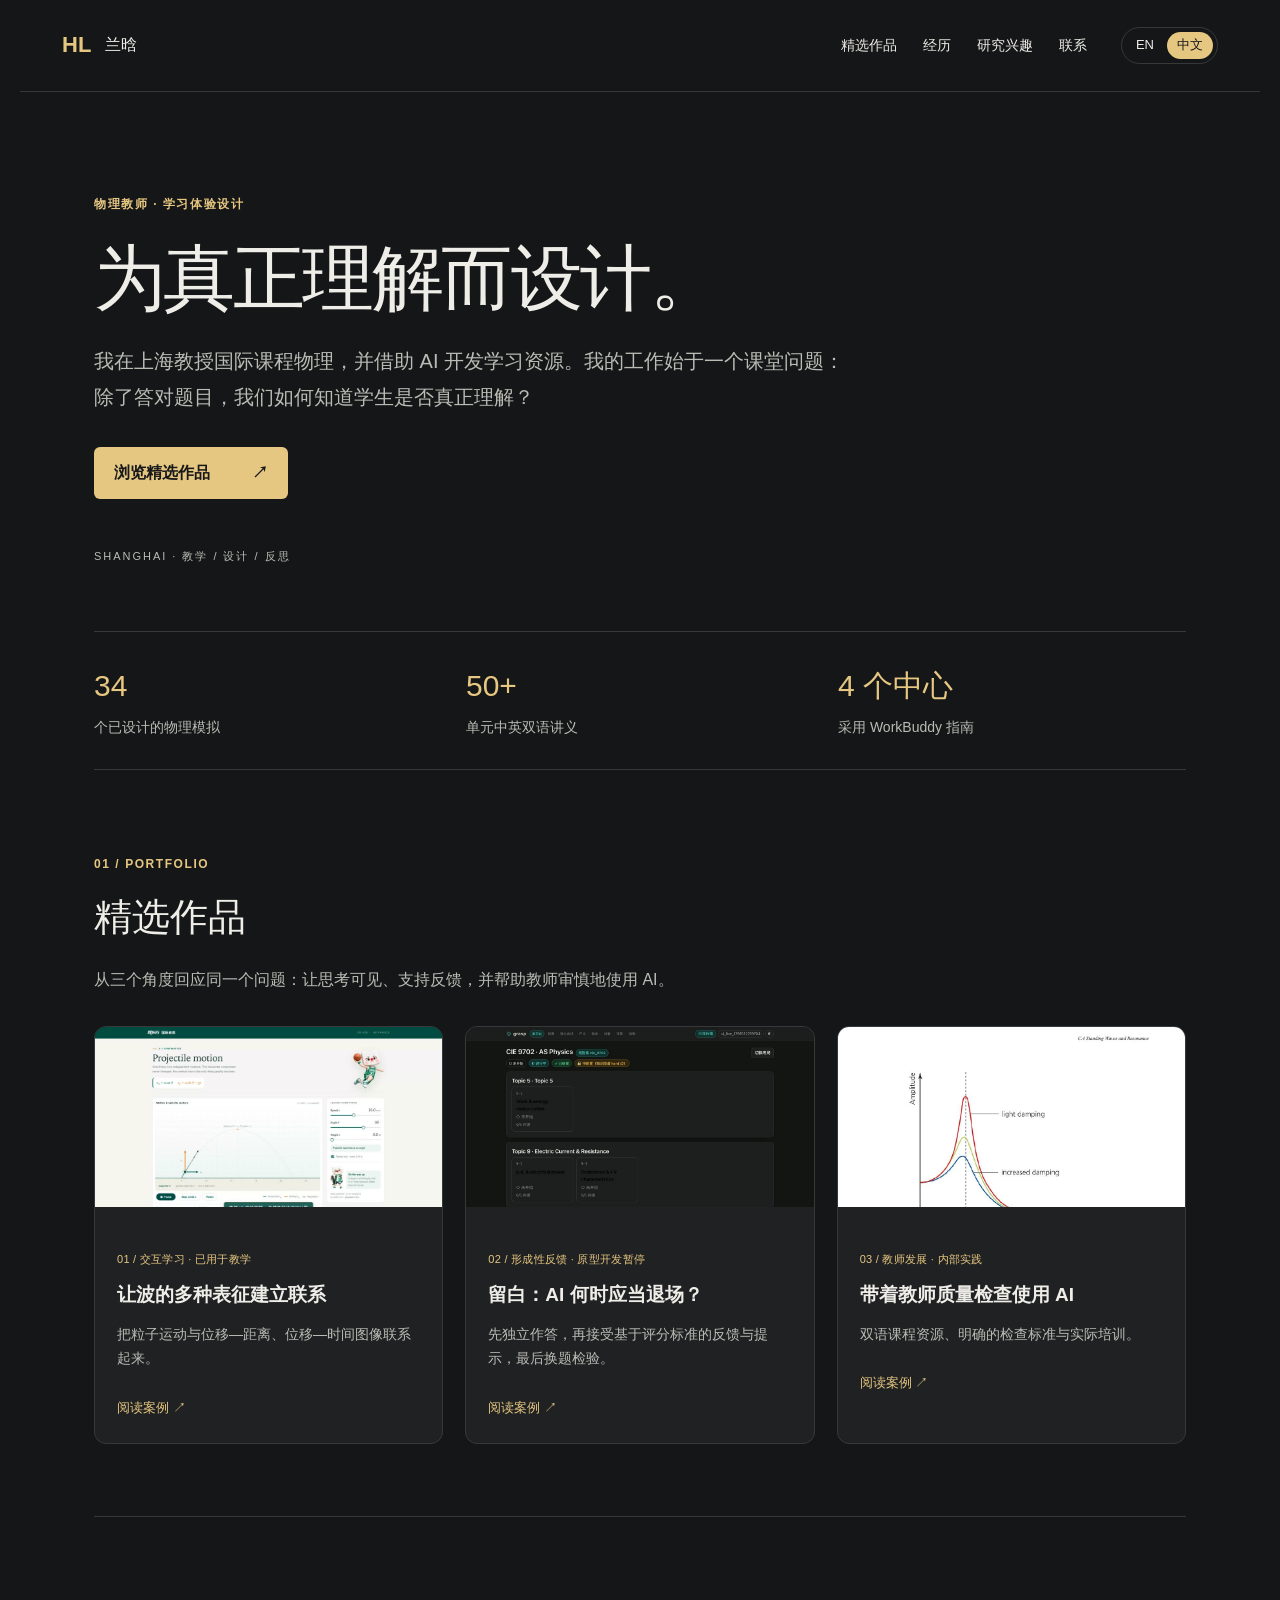
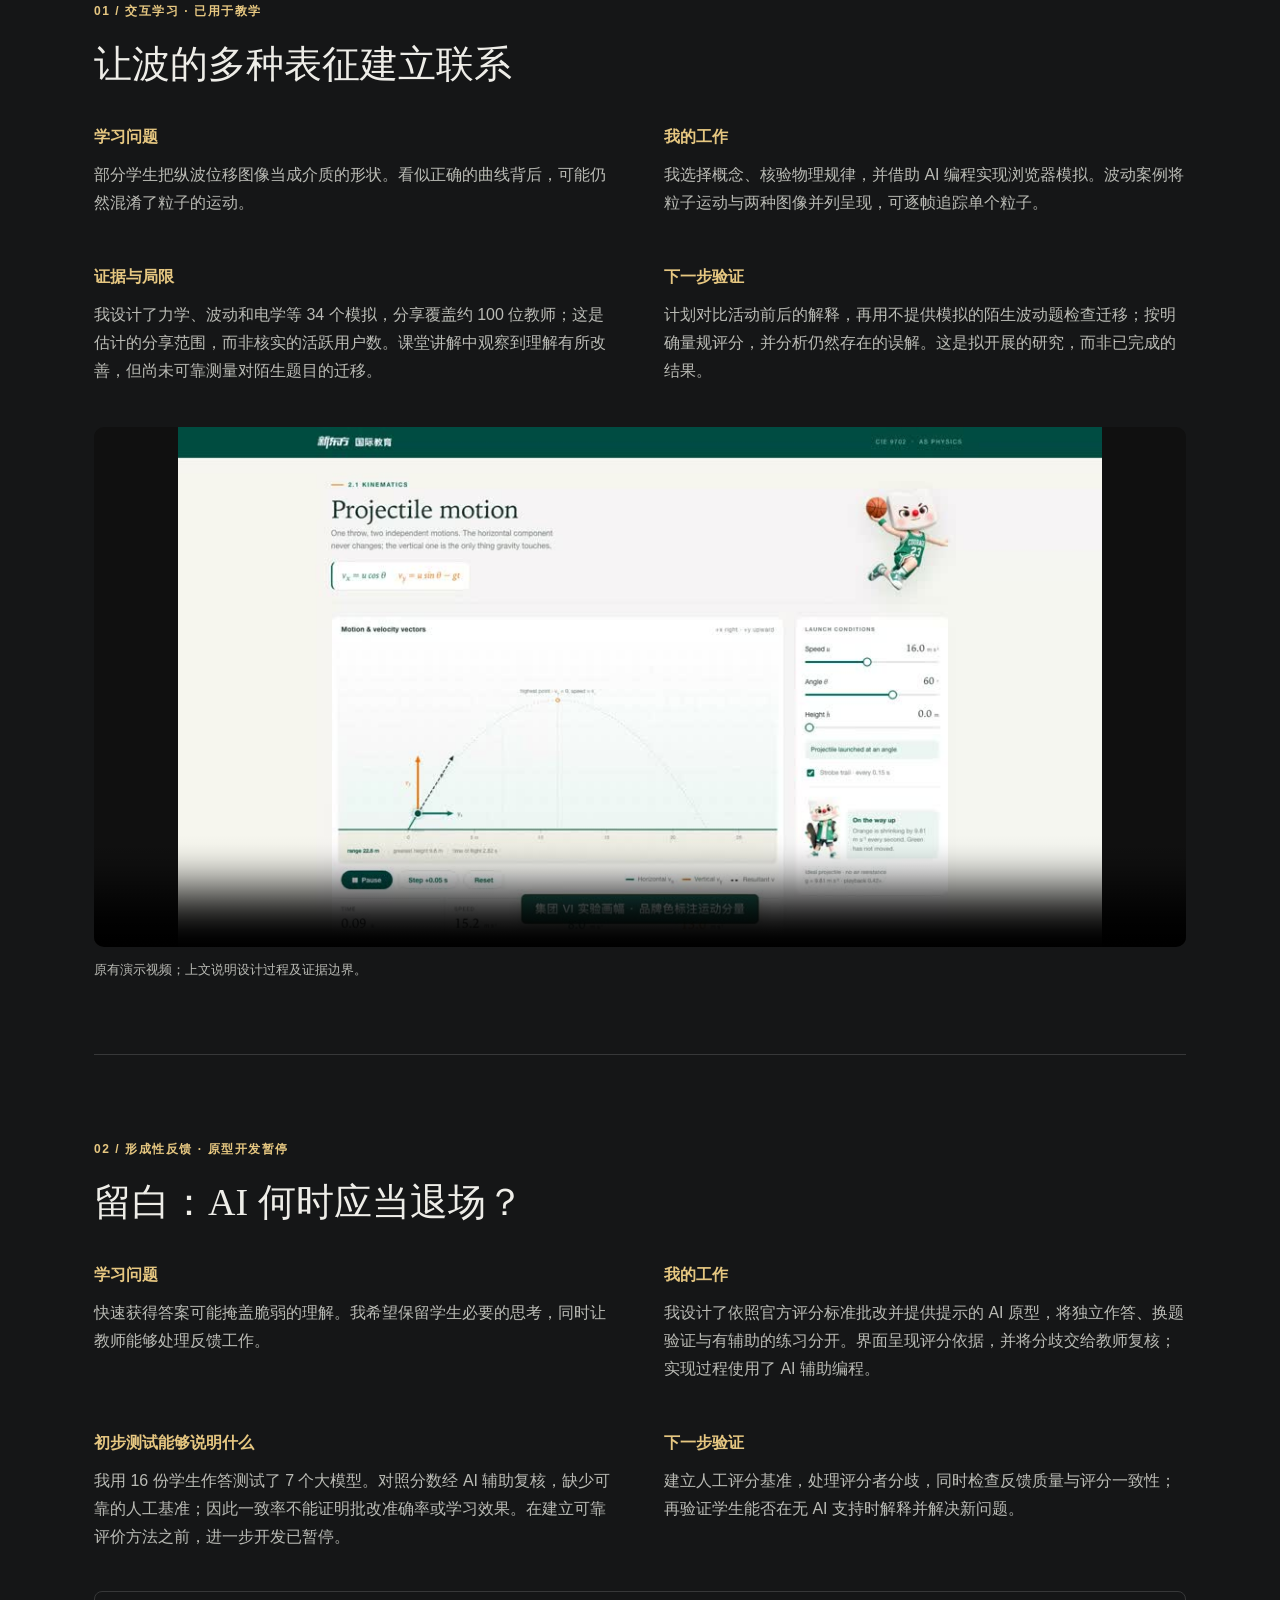
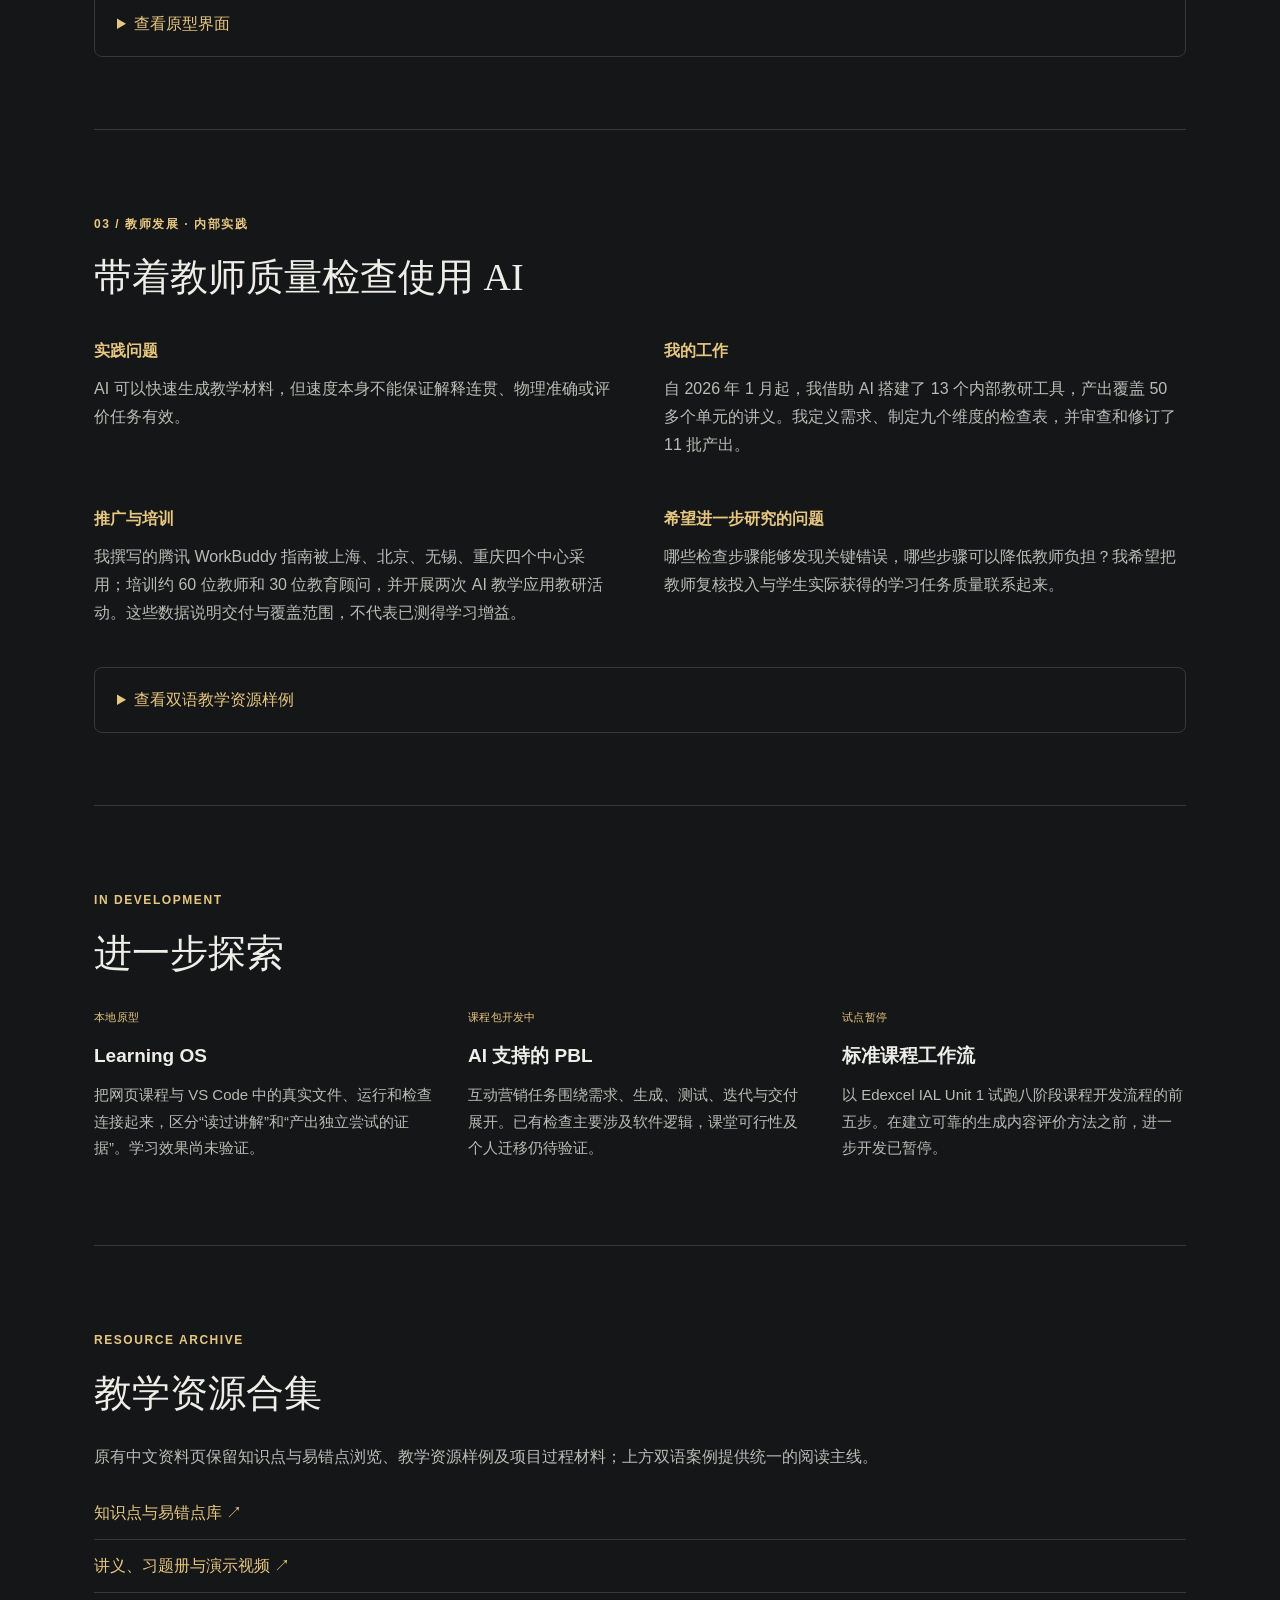
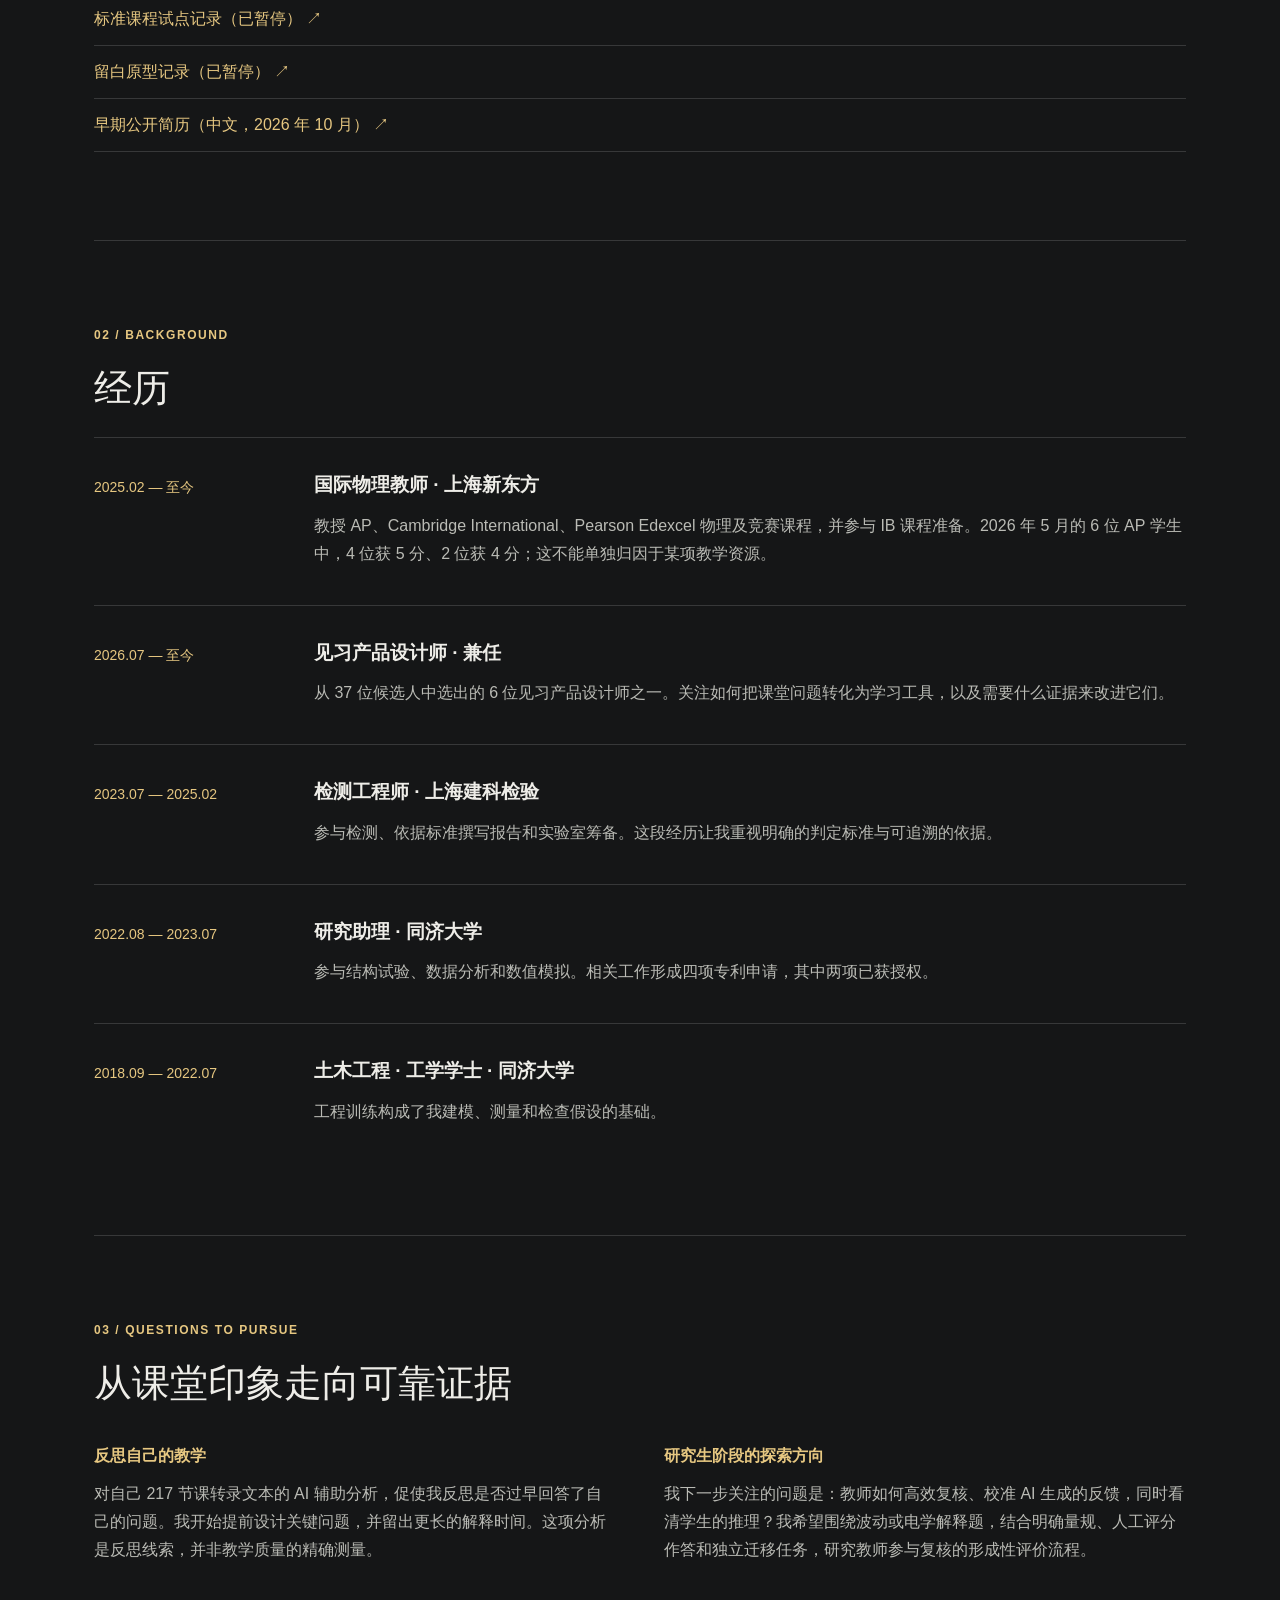
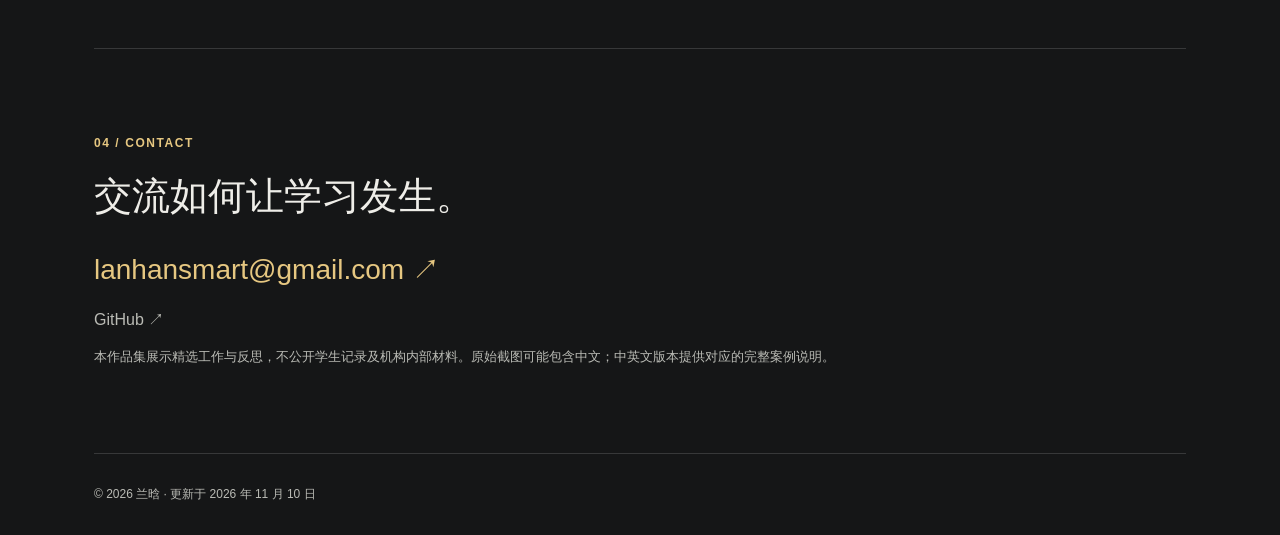
==== index.zh.html @ 8e9d9b98 "Make portfolio English-first and bilingual with evidence-led learning cases" ====
<!doctype html><html lang="zh-CN"><head><meta charset="utf-8"><meta name="viewport" content="width=device-width, initial-scale=1"><title>兰晗 | 物理教师 · 学习体验设计</title><meta name="description" content="我在上海教授国际课程物理，并借助 AI 开发学习资源。我的工作始于一个课堂问题：除了答对题目，我们如何知道学生是否真正理解？"><meta name="theme-color" content="#151617"><link rel="icon" href="favicon.svg"><link rel="stylesheet" href="portfolio.css"><link rel="alternate" hreflang="en" href="index.html"><link rel="alternate" hreflang="zh-CN" href="index.zh.html"></head><body><a class="skip" href="#main">跳至正文</a><header><a class="brand" href="index.zh.html">HL<span>兰晗</span></a><nav aria-label="主导航"><a href="#works">精选作品</a><a href="#resume">经历</a><a href="#inquiry">研究兴趣</a><a href="#contact">联系</a></nav><div class="languages" aria-label="Language"><a href="index.html" lang="en" >EN</a><a href="index.zh.html" lang="zh-CN" aria-current="page">中文</a></div></header><main id="main"><section class="hero" id="about"><p class="eyebrow">物理教师 · 学习体验设计</p><h1>为真正理解而设计。</h1><p class="lead">我在上海教授国际课程物理，并借助 AI 开发学习资源。我的工作始于一个课堂问题：除了答对题目，我们如何知道学生是否真正理解？</p><a class="button" href="#works">浏览精选作品 <span>↗</span></a><div class="hero-note">SHANGHAI · 教学 / 设计 / 反思</div></section><div class="metrics"><div><strong>34</strong><span>个已设计的物理模拟</span></div><div><strong>50+</strong><span>单元中英双语讲义</span></div><div><strong>4 个中心</strong><span>采用 WorkBuddy 指南</span></div></div><section id="works"><p class="eyebrow">01 / PORTFOLIO</p><h2>精选作品</h2><p>从三个角度回应同一个问题：让思考可见、支持反馈，并帮助教师审慎地使用 AI。</p><div class="cards"><a class="card" href="#simulations"><img src="simulations.jpg" alt="让波的多种表征建立联系" loading="lazy"><div><p class="tag">01 / 交互学习 · 已用于教学</p><h3>让波的多种表征建立联系</h3><p>把粒子运动与位移—距离、位移—时间图像联系起来。</p><span class="read">阅读案例 ↗</span></div></a><a class="card" href="#whitespace"><img src="assets/ws-desk.jpg" alt="留白：AI 何时应当退场？" loading="lazy"><div><p class="tag">02 / 形成性反馈 · 原型开发暂停</p><h3>留白：AI 何时应当退场？</h3><p>先独立作答，再接受基于评分标准的反馈与提示，最后换题检验。</p><span class="read">阅读案例 ↗</span></div></a><a class="card" href="#teacher-tools"><img src="assets/bilingual-en.jpg" alt="带着教师质量检查使用 AI" loading="lazy"><div><p class="tag">03 / 教师发展 · 内部实践</p><h3>带着教师质量检查使用 AI</h3><p>双语课程资源、明确的检查标准与实际培训。</p><span class="read">阅读案例 ↗</span></div></a></div></section><section class="case" id="simulations"><p class="eyebrow">01 / 交互学习 · 已用于教学</p><h2>让波的多种表征建立联系</h2><div class="case-grid"><div><h3>学习问题</h3><p>部分学生把纵波位移图像当成介质的形状。看似正确的曲线背后，可能仍然混淆了粒子的运动。</p></div><div><h3>我的工作</h3><p>我选择概念、核验物理规律，并借助 AI 编程实现浏览器模拟。波动案例将粒子运动与两种图像并列呈现，可逐帧追踪单个粒子。</p></div><div><h3>证据与局限</h3><p>我设计了力学、波动和电学等 34 个模拟，分享覆盖约 100 位教师；这是估计的分享范围，而非核实的活跃用户数。课堂讲解中观察到理解有所改善，但尚未可靠测量对陌生题目的迁移。</p></div><div><h3>下一步验证</h3><p>计划对比活动前后的解释，再用不提供模拟的陌生波动题检查迁移；按明确量规评分，并分析仍然存在的误解。这是拟开展的研究，而非已完成的结果。</p></div></div><figure><video controls preload="none" poster="simulations.jpg" aria-label="物理交互模拟演示视频"><source src="simulations.mp4" type="video/mp4"></video><figcaption>原有演示视频；上文说明设计过程及证据边界。</figcaption></figure></section><section class="case" id="whitespace"><p class="eyebrow">02 / 形成性反馈 · 原型开发暂停</p><h2>留白：AI 何时应当退场？</h2><div class="case-grid"><div><h3>学习问题</h3><p>快速获得答案可能掩盖脆弱的理解。我希望保留学生必要的思考，同时让教师能够处理反馈工作。</p></div><div><h3>我的工作</h3><p>我设计了依照官方评分标准批改并提供提示的 AI 原型，将独立作答、换题验证与有辅助的练习分开。界面呈现评分依据，并将分歧交给教师复核；实现过程使用了 AI 辅助编程。</p></div><div><h3>初步测试能够说明什么</h3><p>我用 16 份学生作答测试了 7 个大模型。对照分数经 AI 辅助复核，缺少可靠的人工基准；因此一致率不能证明批改准确率或学习效果。在建立可靠评价方法之前，进一步开发已暂停。</p></div><div><h3>下一步验证</h3><p>建立人工评分基准，处理评分者分歧，同时检查反馈质量与评分一致性；再验证学生能否在无 AI 支持时解释并解决新问题。</p></div></div><details><summary>查看原型界面</summary><img class="evidence" src="assets/ws-probe.jpg" alt="独立作答阶段锁定 AI 辅助的原型截图" loading="lazy"></details></section><section class="case" id="teacher-tools"><p class="eyebrow">03 / 教师发展 · 内部实践</p><h2>带着教师质量检查使用 AI</h2><div class="case-grid"><div><h3>实践问题</h3><p>AI 可以快速生成教学材料，但速度本身不能保证解释连贯、物理准确或评价任务有效。</p></div><div><h3>我的工作</h3><p>自 2026 年 1 月起，我借助 AI 搭建了 13 个内部教研工具，产出覆盖 50 多个单元的讲义。我定义需求、制定九个维度的检查表，并审查和修订了 11 批产出。</p></div><div><h3>推广与培训</h3><p>我撰写的腾讯 WorkBuddy 指南被上海、北京、无锡、重庆四个中心采用；培训约 60 位教师和 30 位教育顾问，并开展两次 AI 教学应用教研活动。这些数据说明交付与覆盖范围，不代表已测得学习增益。</p></div><div><h3>希望进一步研究的问题</h3><p>哪些检查步骤能够发现关键错误，哪些步骤可以降低教师负担？我希望把教师复核投入与学生实际获得的学习任务质量联系起来。</p></div></div><details><summary>查看双语教学资源样例</summary><div class="samples"><img src="assets/bilingual-en.jpg" alt="English teaching notes sample" loading="lazy"><img src="assets/bilingual-cn.jpg" alt="中文教学讲义样例" loading="lazy"></div></details></section><section><p class="eyebrow">IN DEVELOPMENT</p><h2>进一步探索</h2><div class="explorations"><div><span class="tag">本地原型</span><h3>Learning OS</h3><p>把网页课程与 VS Code 中的真实文件、运行和检查连接起来，区分“读过讲解”和“产出独立尝试的证据”。学习效果尚未验证。</p></div><div><span class="tag">课程包开发中</span><h3>AI 支持的 PBL</h3><p>互动营销任务围绕需求、生成、测试、迭代与交付展开。已有检查主要涉及软件逻辑，课堂可行性及个人迁移仍待验证。</p></div><div><span class="tag">试点暂停</span><h3>标准课程工作流</h3><p>以 Edexcel IAL Unit 1 试跑八阶段课程开发流程的前五步。在建立可靠的生成内容评价方法之前，进一步开发已暂停。</p></div></div></section><section id="resources"><p class="eyebrow">RESOURCE ARCHIVE</p><h2>教学资源合集</h2><p>原有中文资料页保留知识点与易错点浏览、教学资源样例及项目过程材料；上方双语案例提供统一的阅读主线。</p><ul class="resource-links"><li><a href="knowledge-map.html">知识点与易错点库 ↗</a></li><li><a href="materials.html">讲义、习题册与演示视频 ↗</a></li><li><a href="standard-course.html">标准课程试点记录（已暂停） ↗</a></li><li><a href="whitespace.html">留白原型记录（已暂停） ↗</a></li><li><a href="lanhan-resume.pdf">早期公开简历（中文，2026 年 10 月） ↗</a></li></ul></section><section id="resume"><p class="eyebrow">02 / BACKGROUND</p><h2>经历</h2><div class="timeline"><article><span class="date">2025.02 — 至今</span><div><h3>国际物理教师 · 上海新东方</h3><p>教授 AP、Cambridge International、Pearson Edexcel 物理及竞赛课程，并参与 IB 课程准备。2026 年 5 月的 6 位 AP 学生中，4 位获 5 分、2 位获 4 分；这不能单独归因于某项教学资源。</p></div></article><article><span class="date">2026.07 — 至今</span><div><h3>见习产品设计师 · 兼任</h3><p>从 37 位候选人中选出的 6 位见习产品设计师之一。关注如何把课堂问题转化为学习工具，以及需要什么证据来改进它们。</p></div></article><article><span class="date">2023.07 — 2025.02</span><div><h3>检测工程师 · 上海建科检验</h3><p>参与检测、依据标准撰写报告和实验室筹备。这段经历让我重视明确的判定标准与可追溯的依据。</p></div></article><article><span class="date">2022.08 — 2023.07</span><div><h3>研究助理 · 同济大学</h3><p>参与结构试验、数据分析和数值模拟。相关工作形成四项专利申请，其中两项已获授权。</p></div></article><article><span class="date">2018.09 — 2022.07</span><div><h3>土木工程 · 工学学士 · 同济大学</h3><p>工程训练构成了我建模、测量和检查假设的基础。</p></div></article></div></section><section id="inquiry"><p class="eyebrow">03 / QUESTIONS TO PURSUE</p><h2>从课堂印象走向可靠证据</h2><div class="case-grid"><div><h3>反思自己的教学</h3><p>对自己 217 节课转录文本的 AI 辅助分析，促使我反思是否过早回答了自己的问题。我开始提前设计关键问题，并留出更长的解释时间。这项分析是反思线索，并非教学质量的精确测量。</p></div><div><h3>研究生阶段的探索方向</h3><p>我下一步关注的问题是：教师如何高效复核、校准 AI 生成的反馈，同时看清学生的推理？我希望围绕波动或电学解释题，结合明确量规、人工评分作答和独立迁移任务，研究教师参与复核的形成性评价流程。</p></div></div></section><section id="contact"><p class="eyebrow">04 / CONTACT</p><h2>交流如何让学习发生。</h2><a class="email" href="mailto:lanhansmart@gmail.com">lanhansmart@gmail.com ↗</a><p><a href="https://github.com/Bright-han0516">GitHub ↗</a></p><p class="muted">本作品集展示精选工作与反思，不公开学生记录及机构内部材料。原始截图可能包含中文；中英文版本提供对应的完整案例说明。</p></section></main><footer>© 2026 兰晗 · 更新于 2026 年 11 月 10 日</footer><script>document.querySelectorAll(".languages a").forEach(a=>a.addEventListener("click",()=>{a.hash=location.hash;}));</script></body></html>
---- portfolio.css ----
:root{color-scheme:dark;--bg:#151617;--panel:#202123;--text:#eeede8;--muted:#babbb5;--gold:#e6c781;--line:#373839}*{box-sizing:border-box}html{scroll-behavior:smooth;scroll-padding-top:110px}body{margin:0;background:var(--bg);color:var(--text);font:16px/1.75 -apple-system,BlinkMacSystemFont,'Segoe UI','PingFang SC',sans-serif}a{color:inherit;text-decoration:none}a:hover{color:var(--gold)}a:focus-visible,summary:focus-visible{outline:2px solid var(--gold);outline-offset:5px}header{max-width:1240px;margin:auto;padding:26px 42px;display:flex;align-items:center;gap:34px;border-bottom:1px solid var(--line)}.brand{display:flex;gap:14px;align-items:center;color:var(--gold);font-weight:700;font-size:22px;white-space:nowrap}.brand span{color:var(--text);font-size:16px;font-weight:500}nav{display:flex;gap:26px;margin-left:auto;font-size:14px}.languages{display:flex;border:1px solid var(--line);border-radius:24px;padding:4px;gap:3px;font-size:13px;white-space:nowrap}.languages a{padding:2px 10px;border-radius:20px}.languages [aria-current]{background:var(--gold);color:#171819}main{max-width:1156px;margin:auto;padding:0 32px}section{padding:72px 0;border-bottom:1px solid var(--line);scroll-margin-top:20px}.hero{padding:90px 0 65px;max-width:920px;border:0}.eyebrow{color:var(--gold);font-size:12px;letter-spacing:.13em;text-transform:uppercase;font-weight:600}.hero h1{font:500 clamp(42px,5.6vw,72px)/1.12 Georgia,'Songti SC',serif;letter-spacing:-.035em;margin:24px 0}.lead{font-size:20px;max-width:760px;color:var(--muted);line-height:1.8}.button{display:inline-flex;background:var(--gold);color:#171819;border-radius:6px;padding:12px 20px;margin-top:20px;gap:42px;font-weight:600}.button:hover{background:#f4dca7;color:#171819}.hero-note{font-size:11px;letter-spacing:.18em;color:var(--muted);margin-top:48px}.metrics{display:grid;grid-template-columns:repeat(3,1fr);padding:28px 0;border-top:1px solid var(--line);border-bottom:1px solid var(--line);gap:24px}.metrics strong{display:block;font-size:30px;color:var(--gold);font-weight:500}.metrics span{color:var(--muted);font-size:14px}h2{font:500 clamp(27px,3vw,38px)/1.3 Georgia,'Songti SC',serif;margin:18px 0 24px}h3{font-size:19px;line-height:1.5;margin:12px 0}p{color:var(--muted);margin:12px 0}.cards{display:grid;grid-template-columns:repeat(3,1fr);gap:22px;margin-top:32px}.card{background:var(--panel);border:1px solid var(--line);border-radius:12px;overflow:hidden;transition:transform .2s}.card:hover{transform:translateY(-4px);border-color:var(--gold)}.card>img{width:100%;height:180px;object-fit:cover;object-position:top}.card>div{padding:22px}.card p{font-size:14px}.tag{font-size:11px!important;color:var(--gold);letter-spacing:.025em}.read{display:inline-block;font-size:13px;color:var(--gold);margin-top:14px}.case-grid{display:grid;grid-template-columns:1fr 1fr;gap:24px 48px}.case-grid h3{color:var(--gold);font-size:16px}.case-grid p{font-size:16px}figure{margin:30px 0 0}video{display:block;width:100%;max-height:520px;background:#101010;border-radius:10px}figcaption{font-size:13px;color:var(--muted);margin-top:12px}details{margin-top:28px;border:1px solid var(--line);padding:18px 22px;border-radius:8px}summary{cursor:pointer;color:var(--gold)}.evidence{display:block;width:100%;max-width:640px;margin:24px auto}.samples{display:grid;grid-template-columns:1fr 1fr;gap:20px;margin-top:20px}.samples img{width:100%}.explorations{display:grid;grid-template-columns:repeat(3,1fr);gap:30px}.explorations p{font-size:15px}.timeline article{display:grid;grid-template-columns:190px 1fr;gap:30px;padding:25px 0;border-top:1px solid var(--line)}.date{color:var(--gold);font-size:14px;padding-top:12px}.timeline h3{margin:8px 0}.email{font-size:clamp(17px,3vw,28px);color:var(--gold);overflow-wrap:anywhere}.muted{font-size:13px;max-width:750px}footer{max-width:1156px;margin:auto;padding:30px 32px;color:var(--muted);font-size:12px}.skip{position:absolute;left:16px;top:-100px;background:var(--gold);color:#111;padding:10px;z-index:10}.skip:focus{top:8px}@media(max-width:800px){header{padding:20px 24px;flex-wrap:wrap;gap:18px}nav{order:3;width:100%;margin:0;justify-content:space-between;gap:10px}.languages{margin-left:auto}main{padding:0 24px}.hero{padding-top:55px}.cards,.explorations{grid-template-columns:1fr}.card{display:grid;grid-template-columns:35% 1fr}.card>img{height:100%;min-height:200px}.case-grid{gap:20px;grid-template-columns:1fr}.timeline article{grid-template-columns:1fr;gap:0}section{padding:48px 0}.hero-note{letter-spacing:.08em}.metrics strong{font-size:25px}.metrics span{font-size:12px}}@media(max-width:430px){.brand span{font-size:14px}.card{display:block}.card>img{height:180px;min-height:0}.samples{grid-template-columns:1fr}.lead{font-size:18px}nav{font-size:13px}.metrics{gap:12px}.metrics strong{font-size:22px}}@media(prefers-reduced-motion:reduce){html{scroll-behavior:auto}.card{transition:none}}
.resource-links{list-style:none;padding:0}.resource-links li{padding:12px 0;border-bottom:1px solid var(--line)}.resource-links a{color:var(--gold)}
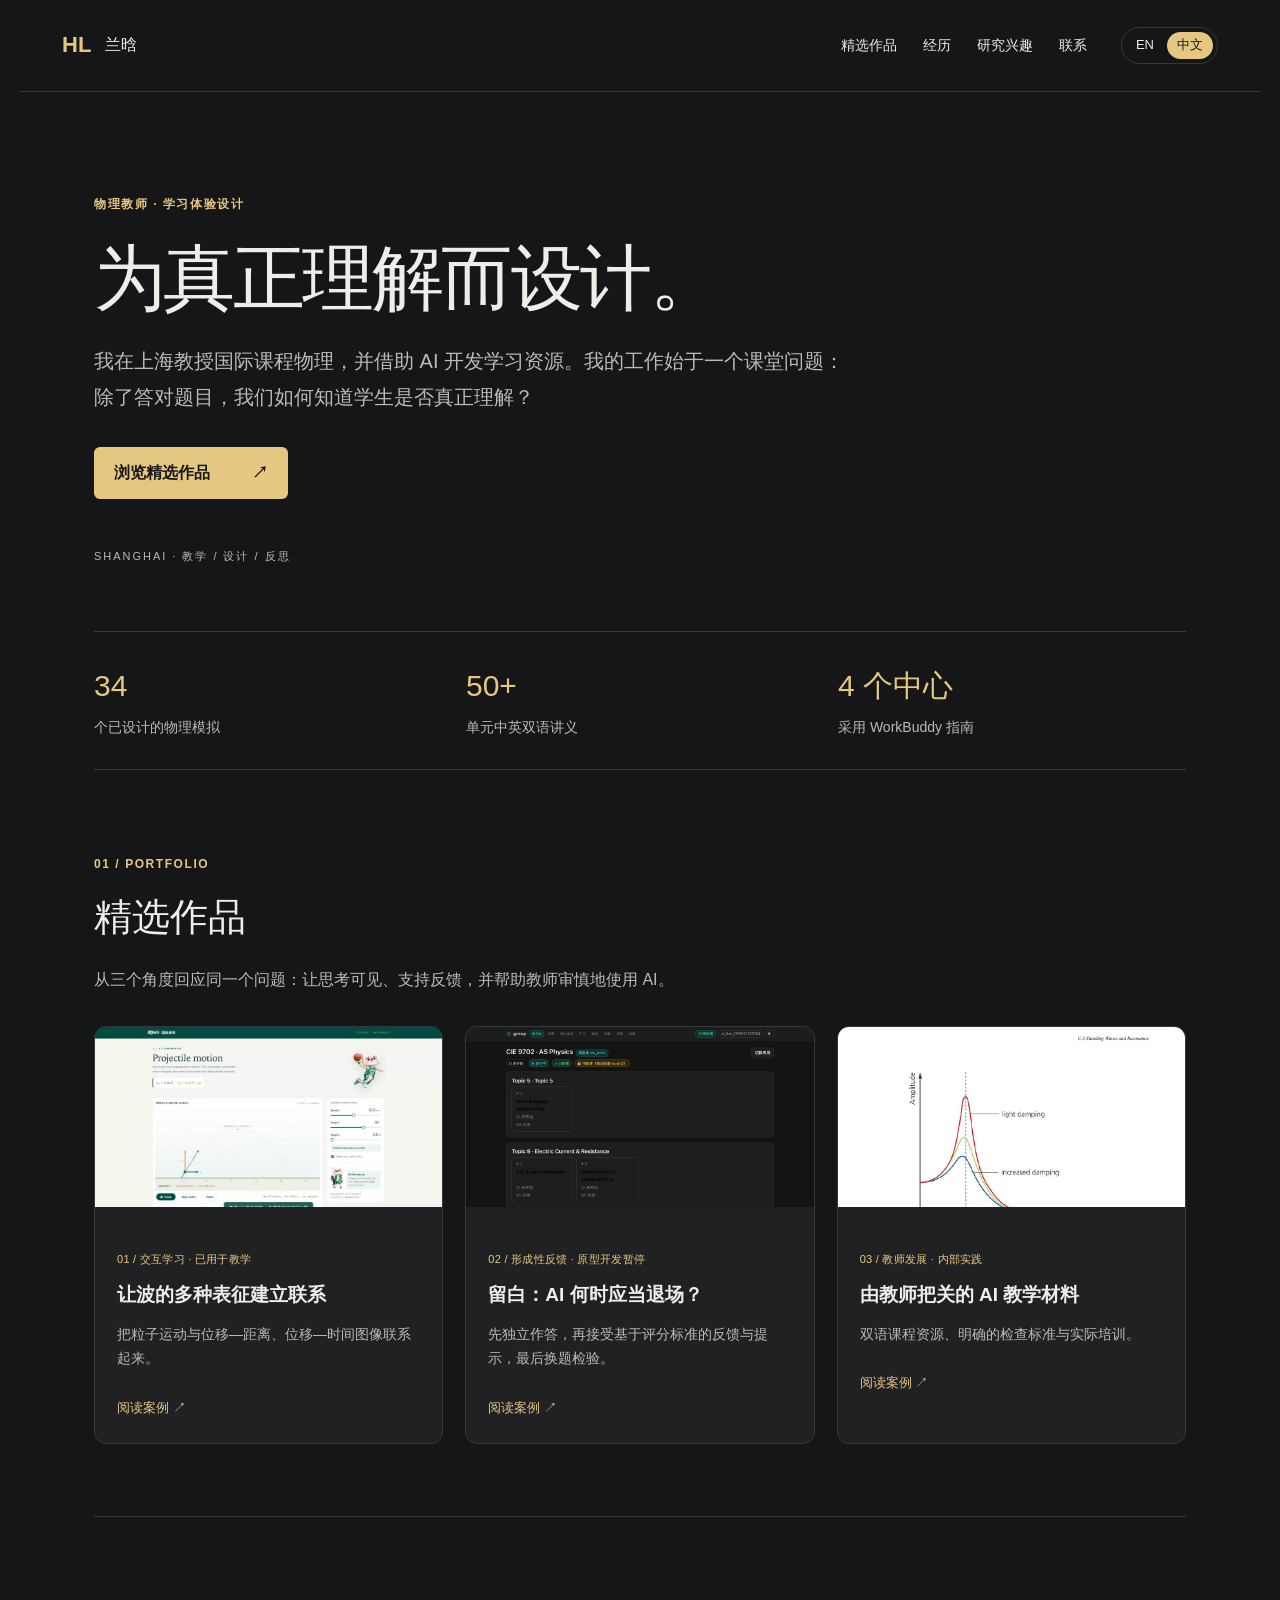
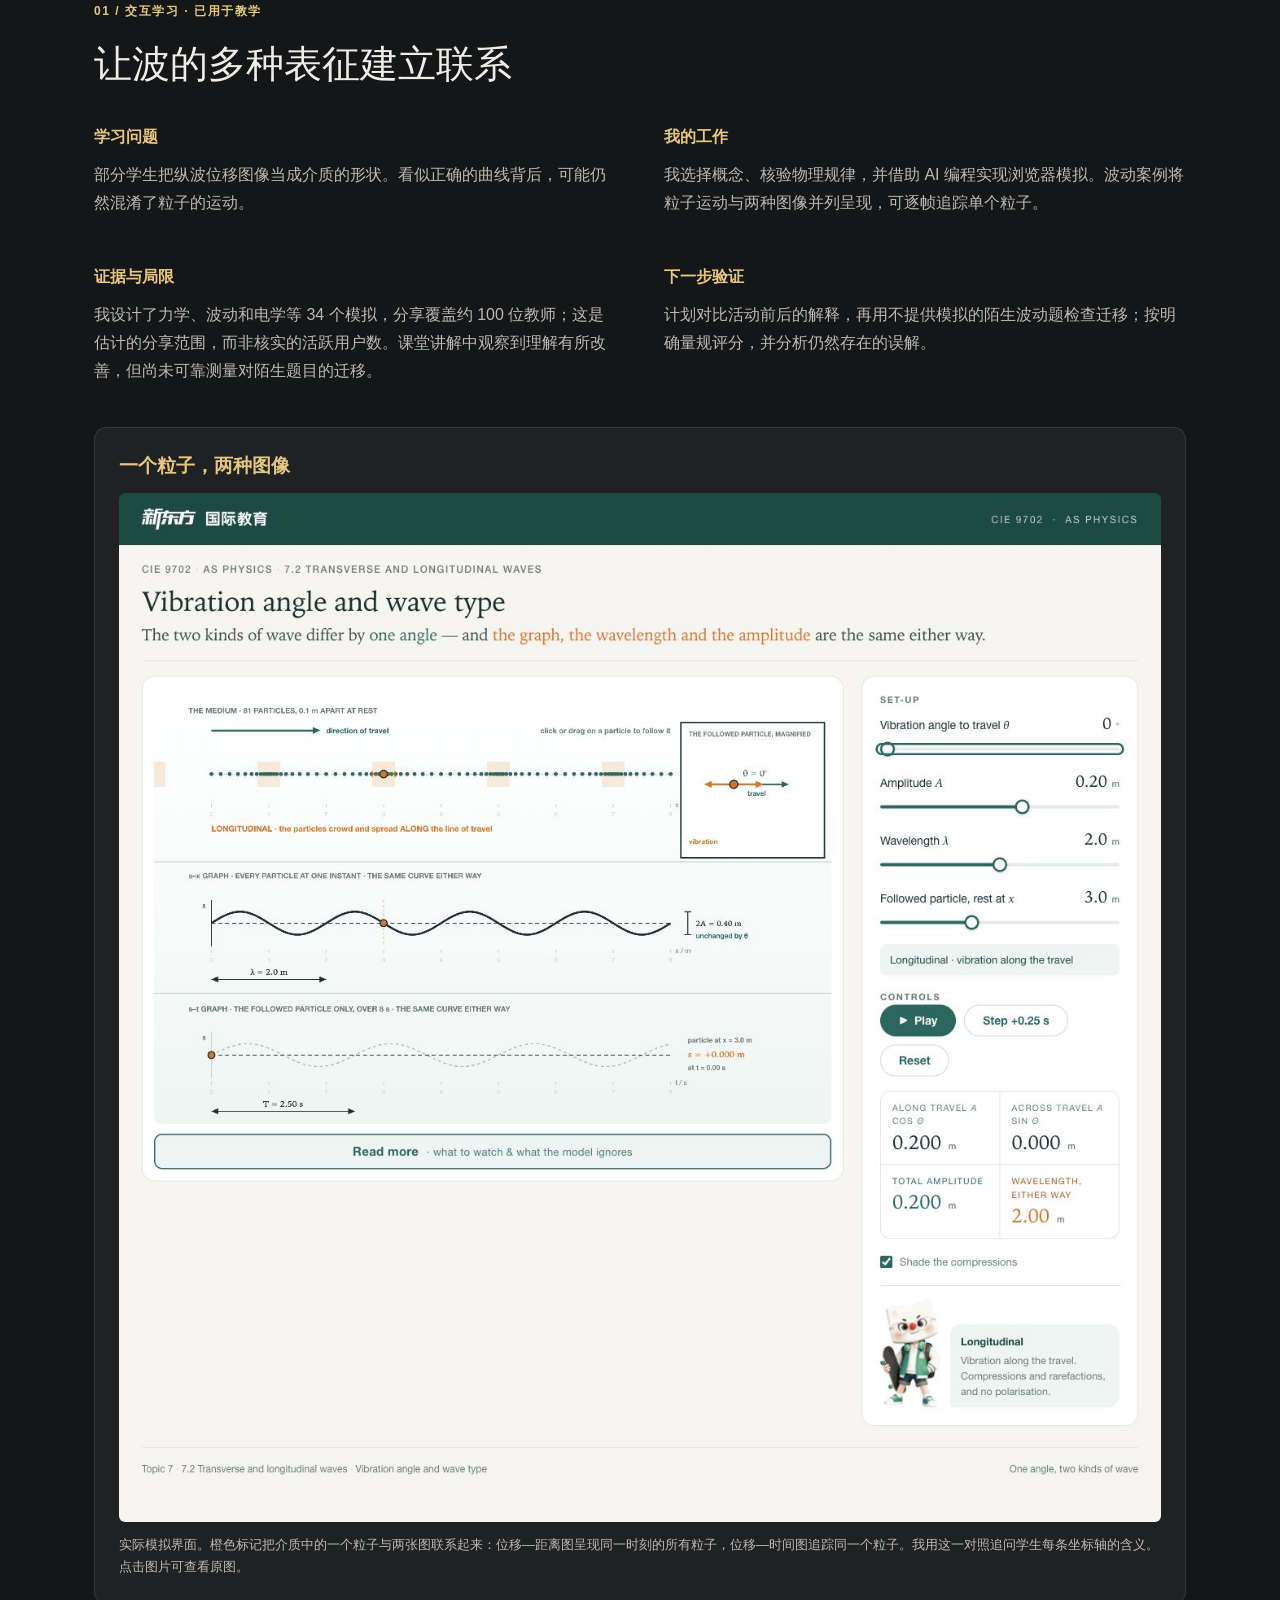
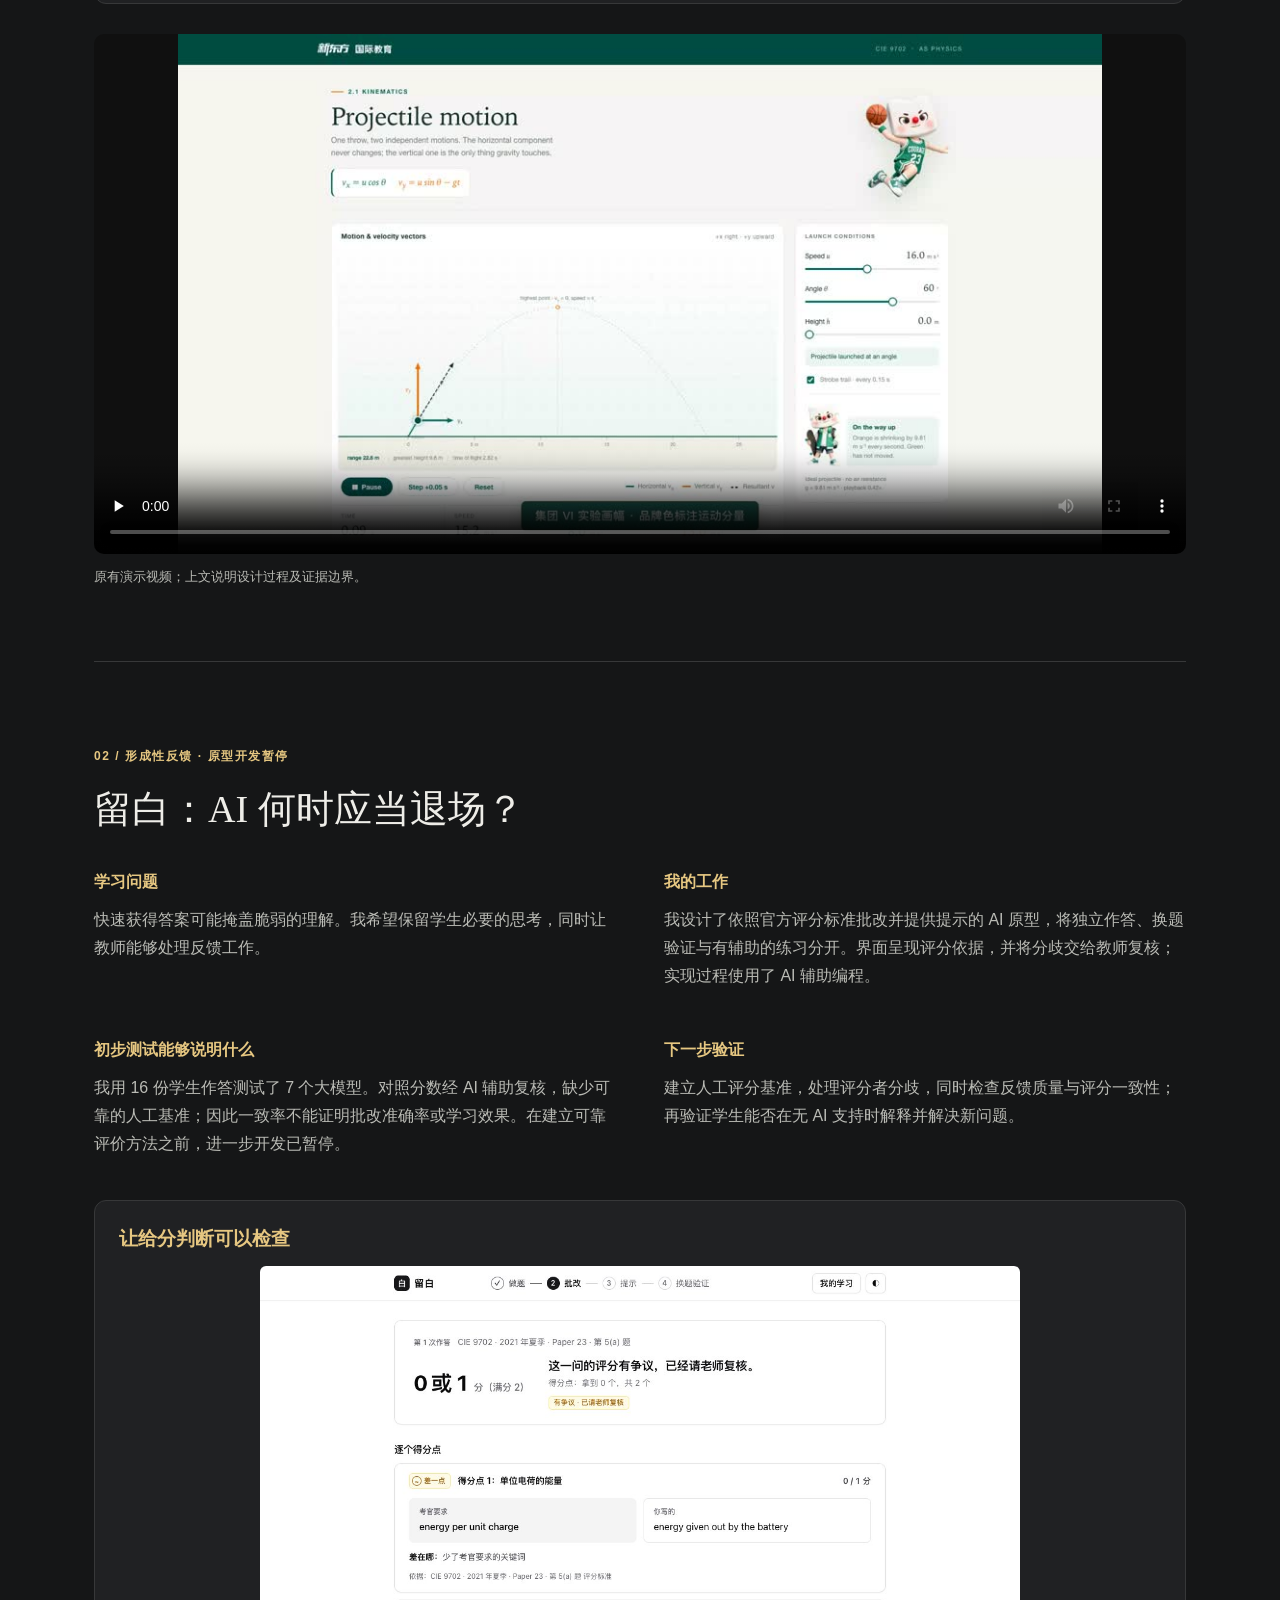
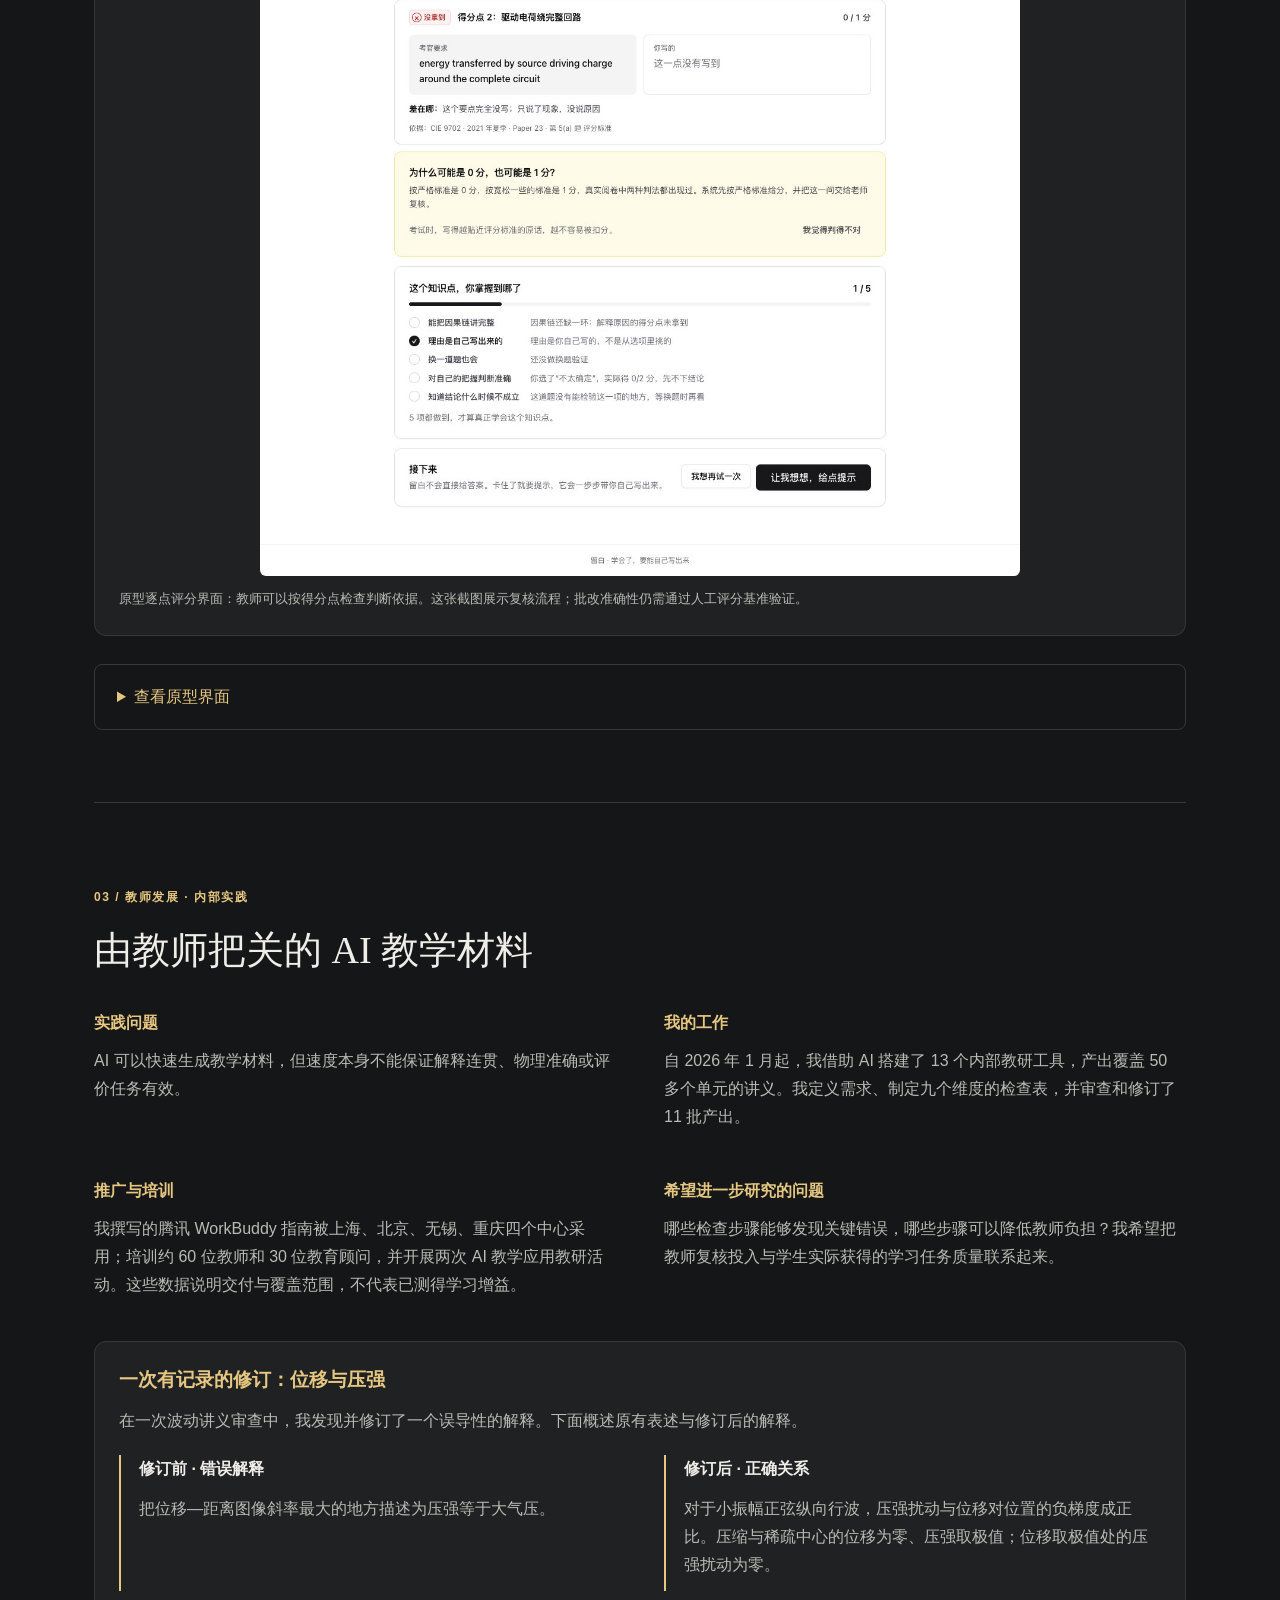
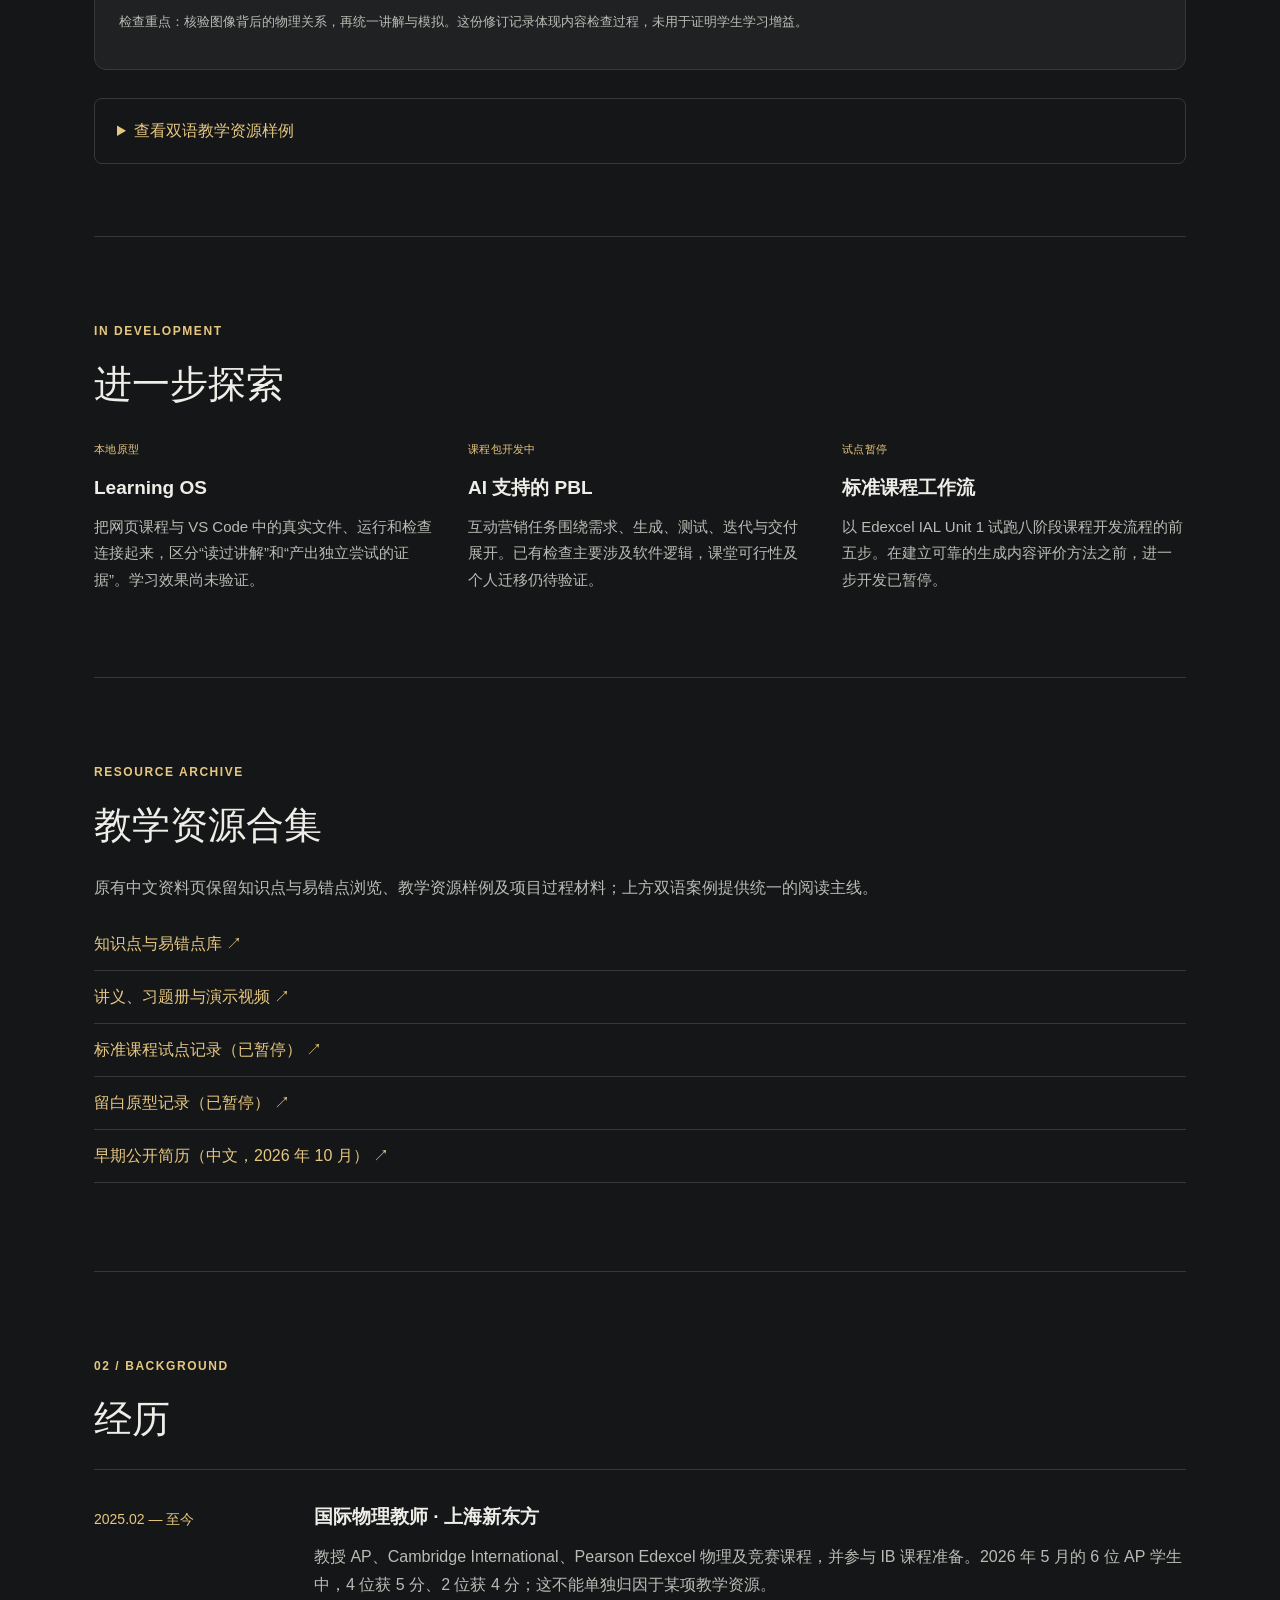
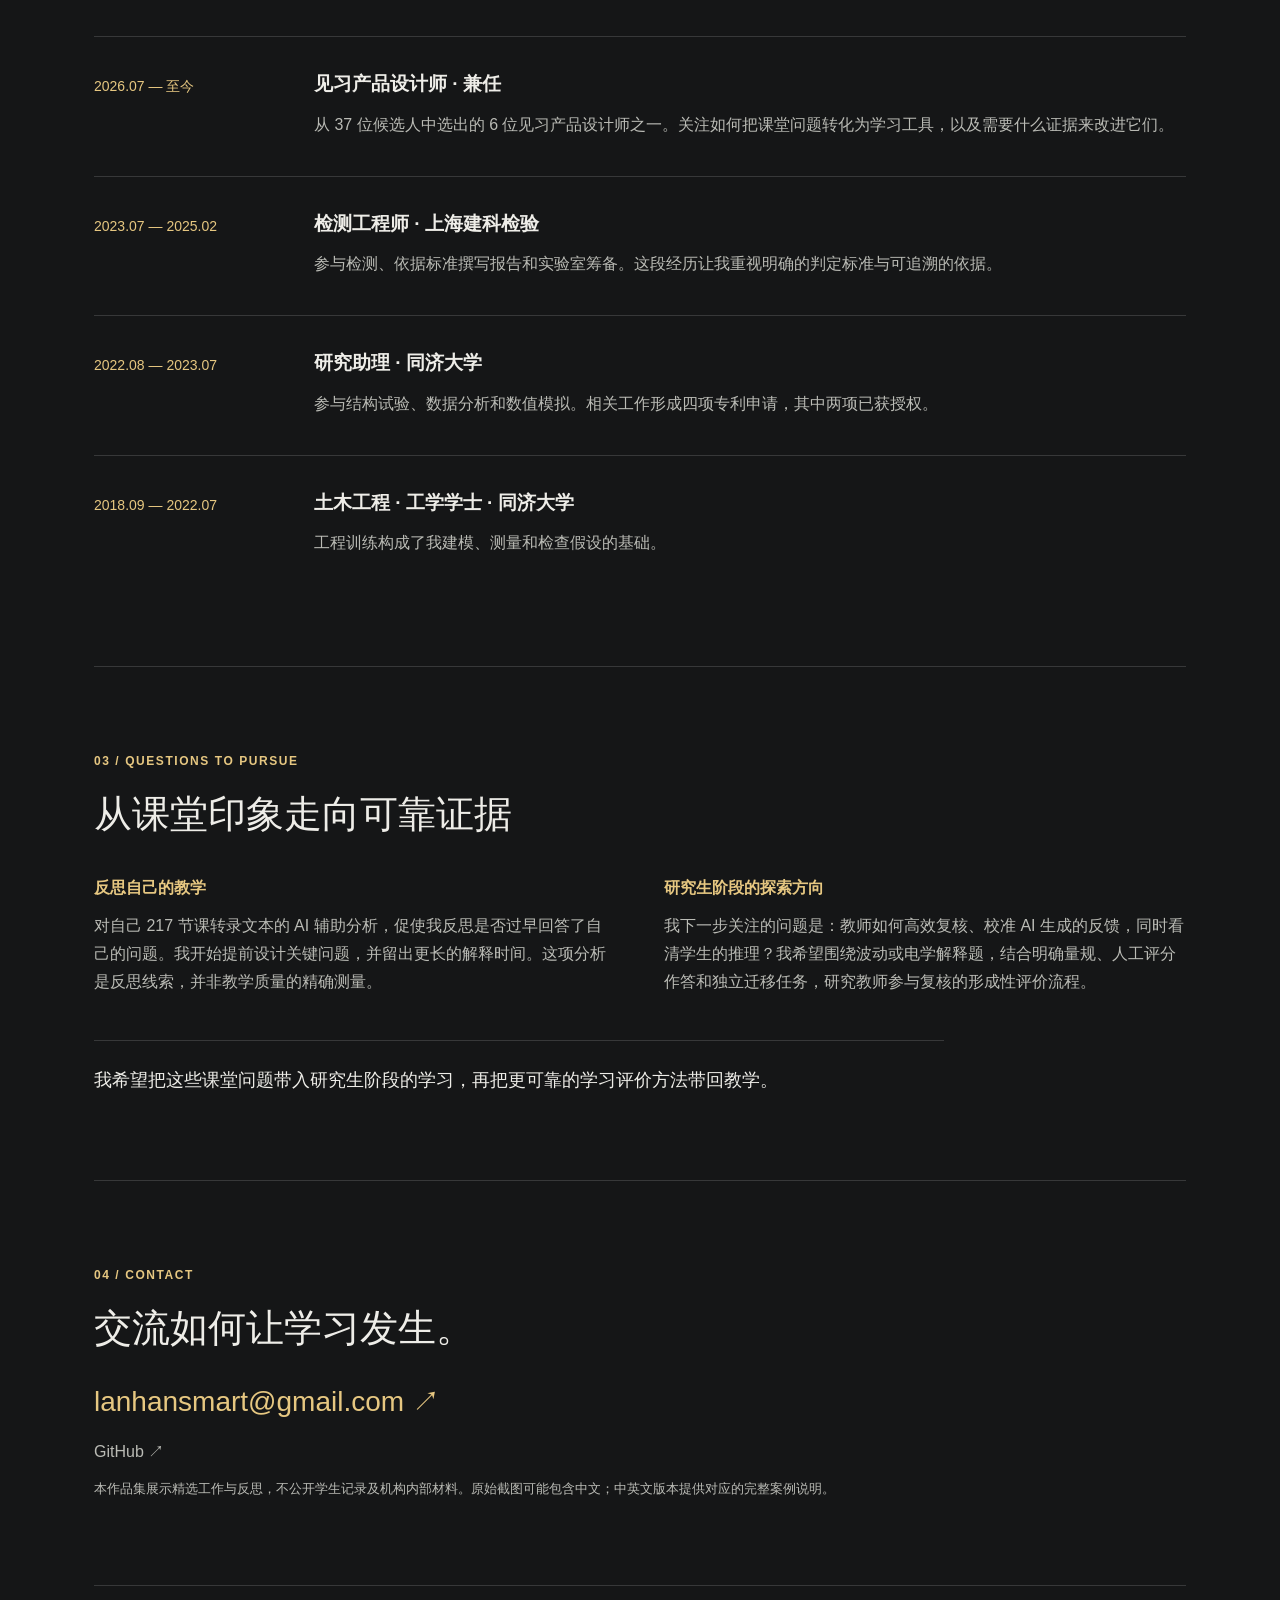
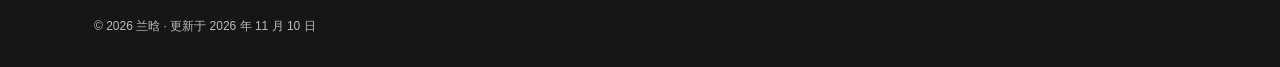
==== commit e391da08: "Add concrete bilingual portfolio evidence and qualify archival conclusions" ====
--- a/index.zh.html
+++ b/index.zh.html
@@ -1 +1 @@
-<!doctype html><html lang="zh-CN"><head><meta charset="utf-8"><meta name="viewport" content="width=device-width, initial-scale=1"><title>兰晗 | 物理教师 · 学习体验设计</title><meta name="description" content="我在上海教授国际课程物理，并借助 AI 开发学习资源。我的工作始于一个课堂问题：除了答对题目，我们如何知道学生是否真正理解？"><meta name="theme-color" content="#151617"><link rel="icon" href="favicon.svg"><link rel="stylesheet" href="portfolio.css"><link rel="alternate" hreflang="en" href="index.html"><link rel="alternate" hreflang="zh-CN" href="index.zh.html"></head><body><a class="skip" href="#main">跳至正文</a><header><a class="brand" href="index.zh.html">HL<span>兰晗</span></a><nav aria-label="主导航"><a href="#works">精选作品</a><a href="#resume">经历</a><a href="#inquiry">研究兴趣</a><a href="#contact">联系</a></nav><div class="languages" aria-label="Language"><a href="index.html" lang="en" >EN</a><a href="index.zh.html" lang="zh-CN" aria-current="page">中文</a></div></header><main id="main"><section class="hero" id="about"><p class="eyebrow">物理教师 · 学习体验设计</p><h1>为真正理解而设计。</h1><p class="lead">我在上海教授国际课程物理，并借助 AI 开发学习资源。我的工作始于一个课堂问题：除了答对题目，我们如何知道学生是否真正理解？</p><a class="button" href="#works">浏览精选作品 <span>↗</span></a><div class="hero-note">SHANGHAI · 教学 / 设计 / 反思</div></section><div class="metrics"><div><strong>34</strong><span>个已设计的物理模拟</span></div><div><strong>50+</strong><span>单元中英双语讲义</span></div><div><strong>4 个中心</strong><span>采用 WorkBuddy 指南</span></div></div><section id="works"><p class="eyebrow">01 / PORTFOLIO</p><h2>精选作品</h2><p>从三个角度回应同一个问题：让思考可见、支持反馈，并帮助教师审慎地使用 AI。</p><div class="cards"><a class="card" href="#simulations"><img src="simulations.jpg" alt="让波的多种表征建立联系" loading="lazy"><div><p class="tag">01 / 交互学习 · 已用于教学</p><h3>让波的多种表征建立联系</h3><p>把粒子运动与位移—距离、位移—时间图像联系起来。</p><span class="read">阅读案例 ↗</span></div></a><a class="card" href="#whitespace"><img src="assets/ws-desk.jpg" alt="留白：AI 何时应当退场？" loading="lazy"><div><p class="tag">02 / 形成性反馈 · 原型开发暂停</p><h3>留白：AI 何时应当退场？</h3><p>先独立作答，再接受基于评分标准的反馈与提示，最后换题检验。</p><span class="read">阅读案例 ↗</span></div></a><a class="card" href="#teacher-tools"><img src="assets/bilingual-en.jpg" alt="带着教师质量检查使用 AI" loading="lazy"><div><p class="tag">03 / 教师发展 · 内部实践</p><h3>带着教师质量检查使用 AI</h3><p>双语课程资源、明确的检查标准与实际培训。</p><span class="read">阅读案例 ↗</span></div></a></div></section><section class="case" id="simulations"><p class="eyebrow">01 / 交互学习 · 已用于教学</p><h2>让波的多种表征建立联系</h2><div class="case-grid"><div><h3>学习问题</h3><p>部分学生把纵波位移图像当成介质的形状。看似正确的曲线背后，可能仍然混淆了粒子的运动。</p></div><div><h3>我的工作</h3><p>我选择概念、核验物理规律，并借助 AI 编程实现浏览器模拟。波动案例将粒子运动与两种图像并列呈现，可逐帧追踪单个粒子。</p></div><div><h3>证据与局限</h3><p>我设计了力学、波动和电学等 34 个模拟，分享覆盖约 100 位教师；这是估计的分享范围，而非核实的活跃用户数。课堂讲解中观察到理解有所改善，但尚未可靠测量对陌生题目的迁移。</p></div><div><h3>下一步验证</h3><p>计划对比活动前后的解释，再用不提供模拟的陌生波动题检查迁移；按明确量规评分，并分析仍然存在的误解。这是拟开展的研究，而非已完成的结果。</p></div></div><figure><video controls preload="none" poster="simulations.jpg" aria-label="物理交互模拟演示视频"><source src="simulations.mp4" type="video/mp4"></video><figcaption>原有演示视频；上文说明设计过程及证据边界。</figcaption></figure></section><section class="case" id="whitespace"><p class="eyebrow">02 / 形成性反馈 · 原型开发暂停</p><h2>留白：AI 何时应当退场？</h2><div class="case-grid"><div><h3>学习问题</h3><p>快速获得答案可能掩盖脆弱的理解。我希望保留学生必要的思考，同时让教师能够处理反馈工作。</p></div><div><h3>我的工作</h3><p>我设计了依照官方评分标准批改并提供提示的 AI 原型，将独立作答、换题验证与有辅助的练习分开。界面呈现评分依据，并将分歧交给教师复核；实现过程使用了 AI 辅助编程。</p></div><div><h3>初步测试能够说明什么</h3><p>我用 16 份学生作答测试了 7 个大模型。对照分数经 AI 辅助复核，缺少可靠的人工基准；因此一致率不能证明批改准确率或学习效果。在建立可靠评价方法之前，进一步开发已暂停。</p></div><div><h3>下一步验证</h3><p>建立人工评分基准，处理评分者分歧，同时检查反馈质量与评分一致性；再验证学生能否在无 AI 支持时解释并解决新问题。</p></div></div><details><summary>查看原型界面</summary><img class="evidence" src="assets/ws-probe.jpg" alt="独立作答阶段锁定 AI 辅助的原型截图" loading="lazy"></details></section><section class="case" id="teacher-tools"><p class="eyebrow">03 / 教师发展 · 内部实践</p><h2>带着教师质量检查使用 AI</h2><div class="case-grid"><div><h3>实践问题</h3><p>AI 可以快速生成教学材料，但速度本身不能保证解释连贯、物理准确或评价任务有效。</p></div><div><h3>我的工作</h3><p>自 2026 年 1 月起，我借助 AI 搭建了 13 个内部教研工具，产出覆盖 50 多个单元的讲义。我定义需求、制定九个维度的检查表，并审查和修订了 11 批产出。</p></div><div><h3>推广与培训</h3><p>我撰写的腾讯 WorkBuddy 指南被上海、北京、无锡、重庆四个中心采用；培训约 60 位教师和 30 位教育顾问，并开展两次 AI 教学应用教研活动。这些数据说明交付与覆盖范围，不代表已测得学习增益。</p></div><div><h3>希望进一步研究的问题</h3><p>哪些检查步骤能够发现关键错误，哪些步骤可以降低教师负担？我希望把教师复核投入与学生实际获得的学习任务质量联系起来。</p></div></div><details><summary>查看双语教学资源样例</summary><div class="samples"><img src="assets/bilingual-en.jpg" alt="English teaching notes sample" loading="lazy"><img src="assets/bilingual-cn.jpg" alt="中文教学讲义样例" loading="lazy"></div></details></section><section><p class="eyebrow">IN DEVELOPMENT</p><h2>进一步探索</h2><div class="explorations"><div><span class="tag">本地原型</span><h3>Learning OS</h3><p>把网页课程与 VS Code 中的真实文件、运行和检查连接起来，区分“读过讲解”和“产出独立尝试的证据”。学习效果尚未验证。</p></div><div><span class="tag">课程包开发中</span><h3>AI 支持的 PBL</h3><p>互动营销任务围绕需求、生成、测试、迭代与交付展开。已有检查主要涉及软件逻辑，课堂可行性及个人迁移仍待验证。</p></div><div><span class="tag">试点暂停</span><h3>标准课程工作流</h3><p>以 Edexcel IAL Unit 1 试跑八阶段课程开发流程的前五步。在建立可靠的生成内容评价方法之前，进一步开发已暂停。</p></div></div></section><section id="resources"><p class="eyebrow">RESOURCE ARCHIVE</p><h2>教学资源合集</h2><p>原有中文资料页保留知识点与易错点浏览、教学资源样例及项目过程材料；上方双语案例提供统一的阅读主线。</p><ul class="resource-links"><li><a href="knowledge-map.html">知识点与易错点库 ↗</a></li><li><a href="materials.html">讲义、习题册与演示视频 ↗</a></li><li><a href="standard-course.html">标准课程试点记录（已暂停） ↗</a></li><li><a href="whitespace.html">留白原型记录（已暂停） ↗</a></li><li><a href="lanhan-resume.pdf">早期公开简历（中文，2026 年 10 月） ↗</a></li></ul></section><section id="resume"><p class="eyebrow">02 / BACKGROUND</p><h2>经历</h2><div class="timeline"><article><span class="date">2025.02 — 至今</span><div><h3>国际物理教师 · 上海新东方</h3><p>教授 AP、Cambridge International、Pearson Edexcel 物理及竞赛课程，并参与 IB 课程准备。2026 年 5 月的 6 位 AP 学生中，4 位获 5 分、2 位获 4 分；这不能单独归因于某项教学资源。</p></div></article><article><span class="date">2026.07 — 至今</span><div><h3>见习产品设计师 · 兼任</h3><p>从 37 位候选人中选出的 6 位见习产品设计师之一。关注如何把课堂问题转化为学习工具，以及需要什么证据来改进它们。</p></div></article><article><span class="date">2023.07 — 2025.02</span><div><h3>检测工程师 · 上海建科检验</h3><p>参与检测、依据标准撰写报告和实验室筹备。这段经历让我重视明确的判定标准与可追溯的依据。</p></div></article><article><span class="date">2022.08 — 2023.07</span><div><h3>研究助理 · 同济大学</h3><p>参与结构试验、数据分析和数值模拟。相关工作形成四项专利申请，其中两项已获授权。</p></div></article><article><span class="date">2018.09 — 2022.07</span><div><h3>土木工程 · 工学学士 · 同济大学</h3><p>工程训练构成了我建模、测量和检查假设的基础。</p></div></article></div></section><section id="inquiry"><p class="eyebrow">03 / QUESTIONS TO PURSUE</p><h2>从课堂印象走向可靠证据</h2><div class="case-grid"><div><h3>反思自己的教学</h3><p>对自己 217 节课转录文本的 AI 辅助分析，促使我反思是否过早回答了自己的问题。我开始提前设计关键问题，并留出更长的解释时间。这项分析是反思线索，并非教学质量的精确测量。</p></div><div><h3>研究生阶段的探索方向</h3><p>我下一步关注的问题是：教师如何高效复核、校准 AI 生成的反馈，同时看清学生的推理？我希望围绕波动或电学解释题，结合明确量规、人工评分作答和独立迁移任务，研究教师参与复核的形成性评价流程。</p></div></div></section><section id="contact"><p class="eyebrow">04 / CONTACT</p><h2>交流如何让学习发生。</h2><a class="email" href="mailto:lanhansmart@gmail.com">lanhansmart@gmail.com ↗</a><p><a href="https://github.com/Bright-han0516">GitHub ↗</a></p><p class="muted">本作品集展示精选工作与反思，不公开学生记录及机构内部材料。原始截图可能包含中文；中英文版本提供对应的完整案例说明。</p></section></main><footer>© 2026 兰晗 · 更新于 2026 年 11 月 10 日</footer><script>document.querySelectorAll(".languages a").forEach(a=>a.addEventListener("click",()=>{a.hash=location.hash;}));</script></body></html>+<!doctype html><html lang="zh-CN"><head><meta charset="utf-8"><meta name="viewport" content="width=device-width, initial-scale=1"><title>兰晗 | 物理教师 · 学习体验设计</title><meta name="description" content="我在上海教授国际课程物理，并借助 AI 开发学习资源。我的工作始于一个课堂问题：除了答对题目，我们如何知道学生是否真正理解？"><meta name="theme-color" content="#151617"><link rel="icon" href="favicon.svg"><link rel="stylesheet" href="portfolio.css"><link rel="alternate" hreflang="en" href="index.html"><link rel="alternate" hreflang="zh-CN" href="index.zh.html"></head><body><a class="skip" href="#main">跳至正文</a><header><a class="brand" href="index.zh.html">HL<span>兰晗</span></a><nav aria-label="主导航"><a href="#works">精选作品</a><a href="#resume">经历</a><a href="#inquiry">研究兴趣</a><a href="#contact">联系</a></nav><div class="languages" aria-label="Language"><a href="index.html" lang="en" >EN</a><a href="index.zh.html" lang="zh-CN" aria-current="page">中文</a></div></header><main id="main"><section class="hero" id="about"><p class="eyebrow">物理教师 · 学习体验设计</p><h1>为真正理解而设计。</h1><p class="lead">我在上海教授国际课程物理，并借助 AI 开发学习资源。我的工作始于一个课堂问题：除了答对题目，我们如何知道学生是否真正理解？</p><a class="button" href="#works">浏览精选作品 <span>↗</span></a><div class="hero-note">SHANGHAI · 教学 / 设计 / 反思</div></section><div class="metrics"><div><strong>34</strong><span>个已设计的物理模拟</span></div><div><strong>50+</strong><span>单元中英双语讲义</span></div><div><strong>4 个中心</strong><span>采用 WorkBuddy 指南</span></div></div><section id="works"><p class="eyebrow">01 / PORTFOLIO</p><h2>精选作品</h2><p>从三个角度回应同一个问题：让思考可见、支持反馈，并帮助教师审慎地使用 AI。</p><div class="cards"><a class="card" href="#simulations"><img src="simulations.jpg" alt="让波的多种表征建立联系" loading="lazy"><div><p class="tag">01 / 交互学习 · 已用于教学</p><h3>让波的多种表征建立联系</h3><p>把粒子运动与位移—距离、位移—时间图像联系起来。</p><span class="read">阅读案例 ↗</span></div></a><a class="card" href="#whitespace"><img src="assets/ws-desk.jpg" alt="留白：AI 何时应当退场？" loading="lazy"><div><p class="tag">02 / 形成性反馈 · 原型开发暂停</p><h3>留白：AI 何时应当退场？</h3><p>先独立作答，再接受基于评分标准的反馈与提示，最后换题检验。</p><span class="read">阅读案例 ↗</span></div></a><a class="card" href="#teacher-tools"><img src="assets/bilingual-en.jpg" alt="由教师把关的 AI 教学材料" loading="lazy"><div><p class="tag">03 / 教师发展 · 内部实践</p><h3>由教师把关的 AI 教学材料</h3><p>双语课程资源、明确的检查标准与实际培训。</p><span class="read">阅读案例 ↗</span></div></a></div></section><section class="case" id="simulations"><p class="eyebrow">01 / 交互学习 · 已用于教学</p><h2>让波的多种表征建立联系</h2><div class="case-grid"><div><h3>学习问题</h3><p>部分学生把纵波位移图像当成介质的形状。看似正确的曲线背后，可能仍然混淆了粒子的运动。</p></div><div><h3>我的工作</h3><p>我选择概念、核验物理规律，并借助 AI 编程实现浏览器模拟。波动案例将粒子运动与两种图像并列呈现，可逐帧追踪单个粒子。</p></div><div><h3>证据与局限</h3><p>我设计了力学、波动和电学等 34 个模拟，分享覆盖约 100 位教师；这是估计的分享范围，而非核实的活跃用户数。课堂讲解中观察到理解有所改善，但尚未可靠测量对陌生题目的迁移。</p></div><div><h3>下一步验证</h3><p>计划对比活动前后的解释，再用不提供模拟的陌生波动题检查迁移；按明确量规评分，并分析仍然存在的误解。</p></div></div><figure class="evidence-panel"><h3>一个粒子，两种图像</h3><a href="assets/wave-representations.jpg"><img width="1280" height="1264" src="assets/wave-representations.jpg" alt="纵波模拟：介质、橙色追踪粒子及位移—距离、位移—时间图像" loading="lazy"></a><figcaption>实际模拟界面。橙色标记把介质中的一个粒子与两张图联系起来：位移—距离图呈现同一时刻的所有粒子，位移—时间图追踪同一个粒子。我用这一对照追问学生每条坐标轴的含义。点击图片可查看原图。</figcaption></figure><figure><video controls preload="none" poster="simulations.jpg" aria-label="物理交互模拟演示视频"><source src="simulations.mp4" type="video/mp4"></video><figcaption>原有演示视频；上文说明设计过程及证据边界。</figcaption></figure></section><section class="case" id="whitespace"><p class="eyebrow">02 / 形成性反馈 · 原型开发暂停</p><h2>留白：AI 何时应当退场？</h2><div class="case-grid"><div><h3>学习问题</h3><p>快速获得答案可能掩盖脆弱的理解。我希望保留学生必要的思考，同时让教师能够处理反馈工作。</p></div><div><h3>我的工作</h3><p>我设计了依照官方评分标准批改并提供提示的 AI 原型，将独立作答、换题验证与有辅助的练习分开。界面呈现评分依据，并将分歧交给教师复核；实现过程使用了 AI 辅助编程。</p></div><div><h3>初步测试能够说明什么</h3><p>我用 16 份学生作答测试了 7 个大模型。对照分数经 AI 辅助复核，缺少可靠的人工基准；因此一致率不能证明批改准确率或学习效果。在建立可靠评价方法之前，进一步开发已暂停。</p></div><div><h3>下一步验证</h3><p>建立人工评分基准，处理评分者分歧，同时检查反馈质量与评分一致性；再验证学生能否在无 AI 支持时解释并解决新问题。</p></div></div><figure class="evidence-panel"><h3>让给分判断可以检查</h3><a href="assets/ws-verdict.jpg"><img class="verdict" width="1280" height="1533" src="assets/ws-verdict.jpg" alt="留白原型逐点评分界面，展示得分判断及依据" loading="lazy"></a><figcaption>原型逐点评分界面：教师可以按得分点检查判断依据。这张截图展示复核流程；批改准确性仍需通过人工评分基准验证。</figcaption></figure><details><summary>查看原型界面</summary><img class="evidence" src="assets/ws-probe.jpg" alt="独立作答阶段锁定 AI 辅助的原型截图" loading="lazy"></details></section><section class="case" id="teacher-tools"><p class="eyebrow">03 / 教师发展 · 内部实践</p><h2>由教师把关的 AI 教学材料</h2><div class="case-grid"><div><h3>实践问题</h3><p>AI 可以快速生成教学材料，但速度本身不能保证解释连贯、物理准确或评价任务有效。</p></div><div><h3>我的工作</h3><p>自 2026 年 1 月起，我借助 AI 搭建了 13 个内部教研工具，产出覆盖 50 多个单元的讲义。我定义需求、制定九个维度的检查表，并审查和修订了 11 批产出。</p></div><div><h3>推广与培训</h3><p>我撰写的腾讯 WorkBuddy 指南被上海、北京、无锡、重庆四个中心采用；培训约 60 位教师和 30 位教育顾问，并开展两次 AI 教学应用教研活动。这些数据说明交付与覆盖范围，不代表已测得学习增益。</p></div><div><h3>希望进一步研究的问题</h3><p>哪些检查步骤能够发现关键错误，哪些步骤可以降低教师负担？我希望把教师复核投入与学生实际获得的学习任务质量联系起来。</p></div></div><div class="evidence-panel"><h3>一次有记录的修订：位移与压强</h3><p>在一次波动讲义审查中，我发现并修订了一个误导性的解释。下面概述原有表述与修订后的解释。</p><div class="case-grid correction"><div><h4>修订前 · 错误解释</h4><p>把位移—距离图像斜率最大的地方描述为压强等于大气压。</p></div><div><h4>修订后 · 正确关系</h4><p>对于小振幅正弦纵向行波，压强扰动与位移对位置的负梯度成正比。压缩与稀疏中心的位移为零、压强取极值；位移取极值处的压强扰动为零。</p></div></div><p class="muted">检查重点：核验图像背后的物理关系，再统一讲解与模拟。这份修订记录体现内容检查过程，未用于证明学生学习增益。</p></div><details><summary>查看双语教学资源样例</summary><div class="samples"><img src="assets/bilingual-en.jpg" alt="English teaching notes sample" loading="lazy"><img src="assets/bilingual-cn.jpg" alt="中文教学讲义样例" loading="lazy"></div></details></section><section><p class="eyebrow">IN DEVELOPMENT</p><h2>进一步探索</h2><div class="explorations"><div><span class="tag">本地原型</span><h3>Learning OS</h3><p>把网页课程与 VS Code 中的真实文件、运行和检查连接起来，区分“读过讲解”和“产出独立尝试的证据”。学习效果尚未验证。</p></div><div><span class="tag">课程包开发中</span><h3>AI 支持的 PBL</h3><p>互动营销任务围绕需求、生成、测试、迭代与交付展开。已有检查主要涉及软件逻辑，课堂可行性及个人迁移仍待验证。</p></div><div><span class="tag">试点暂停</span><h3>标准课程工作流</h3><p>以 Edexcel IAL Unit 1 试跑八阶段课程开发流程的前五步。在建立可靠的生成内容评价方法之前，进一步开发已暂停。</p></div></div></section><section id="resources"><p class="eyebrow">RESOURCE ARCHIVE</p><h2>教学资源合集</h2><p>原有中文资料页保留知识点与易错点浏览、教学资源样例及项目过程材料；上方双语案例提供统一的阅读主线。</p><ul class="resource-links"><li><a href="knowledge-map.html">知识点与易错点库 ↗</a></li><li><a href="materials.html">讲义、习题册与演示视频 ↗</a></li><li><a href="standard-course.html">标准课程试点记录（已暂停） ↗</a></li><li><a href="whitespace.html">留白原型记录（已暂停） ↗</a></li><li><a href="lanhan-resume.pdf">早期公开简历（中文，2026 年 10 月） ↗</a></li></ul></section><section id="resume"><p class="eyebrow">02 / BACKGROUND</p><h2>经历</h2><div class="timeline"><article><span class="date">2025.02 — 至今</span><div><h3>国际物理教师 · 上海新东方</h3><p>教授 AP、Cambridge International、Pearson Edexcel 物理及竞赛课程，并参与 IB 课程准备。2026 年 5 月的 6 位 AP 学生中，4 位获 5 分、2 位获 4 分；这不能单独归因于某项教学资源。</p></div></article><article><span class="date">2026.07 — 至今</span><div><h3>见习产品设计师 · 兼任</h3><p>从 37 位候选人中选出的 6 位见习产品设计师之一。关注如何把课堂问题转化为学习工具，以及需要什么证据来改进它们。</p></div></article><article><span class="date">2023.07 — 2025.02</span><div><h3>检测工程师 · 上海建科检验</h3><p>参与检测、依据标准撰写报告和实验室筹备。这段经历让我重视明确的判定标准与可追溯的依据。</p></div></article><article><span class="date">2022.08 — 2023.07</span><div><h3>研究助理 · 同济大学</h3><p>参与结构试验、数据分析和数值模拟。相关工作形成四项专利申请，其中两项已获授权。</p></div></article><article><span class="date">2018.09 — 2022.07</span><div><h3>土木工程 · 工学学士 · 同济大学</h3><p>工程训练构成了我建模、测量和检查假设的基础。</p></div></article></div></section><section id="inquiry"><p class="eyebrow">03 / QUESTIONS TO PURSUE</p><h2>从课堂印象走向可靠证据</h2><div class="case-grid"><div><h3>反思自己的教学</h3><p>对自己 217 节课转录文本的 AI 辅助分析，促使我反思是否过早回答了自己的问题。我开始提前设计关键问题，并留出更长的解释时间。这项分析是反思线索，并非教学质量的精确测量。</p></div><div><h3>研究生阶段的探索方向</h3><p>我下一步关注的问题是：教师如何高效复核、校准 AI 生成的反馈，同时看清学生的推理？我希望围绕波动或电学解释题，结合明确量规、人工评分作答和独立迁移任务，研究教师参与复核的形成性评价流程。</p></div></div><p class="closing">我希望把这些课堂问题带入研究生阶段的学习，再把更可靠的学习评价方法带回教学。</p></section><section id="contact"><p class="eyebrow">04 / CONTACT</p><h2>交流如何让学习发生。</h2><a class="email" href="mailto:lanhansmart@gmail.com">lanhansmart@gmail.com ↗</a><p><a href="https://github.com/Bright-han0516">GitHub ↗</a></p><p class="muted">本作品集展示精选工作与反思，不公开学生记录及机构内部材料。原始截图可能包含中文；中英文版本提供对应的完整案例说明。</p></section></main><footer>© 2026 兰晗 · 更新于 2026 年 11 月 10 日</footer><script>document.querySelectorAll(".languages a").forEach(a=>a.addEventListener("click",()=>{a.hash=location.hash;}));</script></body></html>
--- a/portfolio.css
+++ b/portfolio.css
@@ -1,2 +1,7 @@
 :root{color-scheme:dark;--bg:#151617;--panel:#202123;--text:#eeede8;--muted:#babbb5;--gold:#e6c781;--line:#373839}*{box-sizing:border-box}html{scroll-behavior:smooth;scroll-padding-top:110px}body{margin:0;background:var(--bg);color:var(--text);font:16px/1.75 -apple-system,BlinkMacSystemFont,'Segoe UI','PingFang SC',sans-serif}a{color:inherit;text-decoration:none}a:hover{color:var(--gold)}a:focus-visible,summary:focus-visible{outline:2px solid var(--gold);outline-offset:5px}header{max-width:1240px;margin:auto;padding:26px 42px;display:flex;align-items:center;gap:34px;border-bottom:1px solid var(--line)}.brand{display:flex;gap:14px;align-items:center;color:var(--gold);font-weight:700;font-size:22px;white-space:nowrap}.brand span{color:var(--text);font-size:16px;font-weight:500}nav{display:flex;gap:26px;margin-left:auto;font-size:14px}.languages{display:flex;border:1px solid var(--line);border-radius:24px;padding:4px;gap:3px;font-size:13px;white-space:nowrap}.languages a{padding:2px 10px;border-radius:20px}.languages [aria-current]{background:var(--gold);color:#171819}main{max-width:1156px;margin:auto;padding:0 32px}section{padding:72px 0;border-bottom:1px solid var(--line);scroll-margin-top:20px}.hero{padding:90px 0 65px;max-width:920px;border:0}.eyebrow{color:var(--gold);font-size:12px;letter-spacing:.13em;text-transform:uppercase;font-weight:600}.hero h1{font:500 clamp(42px,5.6vw,72px)/1.12 Georgia,'Songti SC',serif;letter-spacing:-.035em;margin:24px 0}.lead{font-size:20px;max-width:760px;color:var(--muted);line-height:1.8}.button{display:inline-flex;background:var(--gold);color:#171819;border-radius:6px;padding:12px 20px;margin-top:20px;gap:42px;font-weight:600}.button:hover{background:#f4dca7;color:#171819}.hero-note{font-size:11px;letter-spacing:.18em;color:var(--muted);margin-top:48px}.metrics{display:grid;grid-template-columns:repeat(3,1fr);padding:28px 0;border-top:1px solid var(--line);border-bottom:1px solid var(--line);gap:24px}.metrics strong{display:block;font-size:30px;color:var(--gold);font-weight:500}.metrics span{color:var(--muted);font-size:14px}h2{font:500 clamp(27px,3vw,38px)/1.3 Georgia,'Songti SC',serif;margin:18px 0 24px}h3{font-size:19px;line-height:1.5;margin:12px 0}p{color:var(--muted);margin:12px 0}.cards{display:grid;grid-template-columns:repeat(3,1fr);gap:22px;margin-top:32px}.card{background:var(--panel);border:1px solid var(--line);border-radius:12px;overflow:hidden;transition:transform .2s}.card:hover{transform:translateY(-4px);border-color:var(--gold)}.card>img{width:100%;height:180px;object-fit:cover;object-position:top}.card>div{padding:22px}.card p{font-size:14px}.tag{font-size:11px!important;color:var(--gold);letter-spacing:.025em}.read{display:inline-block;font-size:13px;color:var(--gold);margin-top:14px}.case-grid{display:grid;grid-template-columns:1fr 1fr;gap:24px 48px}.case-grid h3{color:var(--gold);font-size:16px}.case-grid p{font-size:16px}figure{margin:30px 0 0}video{display:block;width:100%;max-height:520px;background:#101010;border-radius:10px}figcaption{font-size:13px;color:var(--muted);margin-top:12px}details{margin-top:28px;border:1px solid var(--line);padding:18px 22px;border-radius:8px}summary{cursor:pointer;color:var(--gold)}.evidence{display:block;width:100%;max-width:640px;margin:24px auto}.samples{display:grid;grid-template-columns:1fr 1fr;gap:20px;margin-top:20px}.samples img{width:100%}.explorations{display:grid;grid-template-columns:repeat(3,1fr);gap:30px}.explorations p{font-size:15px}.timeline article{display:grid;grid-template-columns:190px 1fr;gap:30px;padding:25px 0;border-top:1px solid var(--line)}.date{color:var(--gold);font-size:14px;padding-top:12px}.timeline h3{margin:8px 0}.email{font-size:clamp(17px,3vw,28px);color:var(--gold);overflow-wrap:anywhere}.muted{font-size:13px;max-width:750px}footer{max-width:1156px;margin:auto;padding:30px 32px;color:var(--muted);font-size:12px}.skip{position:absolute;left:16px;top:-100px;background:var(--gold);color:#111;padding:10px;z-index:10}.skip:focus{top:8px}@media(max-width:800px){header{padding:20px 24px;flex-wrap:wrap;gap:18px}nav{order:3;width:100%;margin:0;justify-content:space-between;gap:10px}.languages{margin-left:auto}main{padding:0 24px}.hero{padding-top:55px}.cards,.explorations{grid-template-columns:1fr}.card{display:grid;grid-template-columns:35% 1fr}.card>img{height:100%;min-height:200px}.case-grid{gap:20px;grid-template-columns:1fr}.timeline article{grid-template-columns:1fr;gap:0}section{padding:48px 0}.hero-note{letter-spacing:.08em}.metrics strong{font-size:25px}.metrics span{font-size:12px}}@media(max-width:430px){.brand span{font-size:14px}.card{display:block}.card>img{height:180px;min-height:0}.samples{grid-template-columns:1fr}.lead{font-size:18px}nav{font-size:13px}.metrics{gap:12px}.metrics strong{font-size:22px}}@media(prefers-reduced-motion:reduce){html{scroll-behavior:auto}.card{transition:none}}
 .resource-links{list-style:none;padding:0}.resource-links li{padding:12px 0;border-bottom:1px solid var(--line)}.resource-links a{color:var(--gold)}
+
+
+.evidence-panel{margin-top:30px;padding:24px;border:1px solid var(--line);border-radius:12px;background:var(--panel)}.evidence-panel>h3{color:var(--gold);margin-top:0}.evidence-panel img{display:block;width:100%;height:auto;border-radius:6px}.evidence-panel .verdict{max-width:760px;margin:auto}.correction{margin:20px 0}.correction>div{border-left:2px solid var(--gold);padding-left:18px}.correction h4{margin:0;color:var(--text)}@media(max-width:600px){.evidence-panel{padding:16px}}
+
+.closing{max-width:850px;margin-top:32px;padding-top:24px;border-top:1px solid var(--line);color:var(--text);font-size:18px}
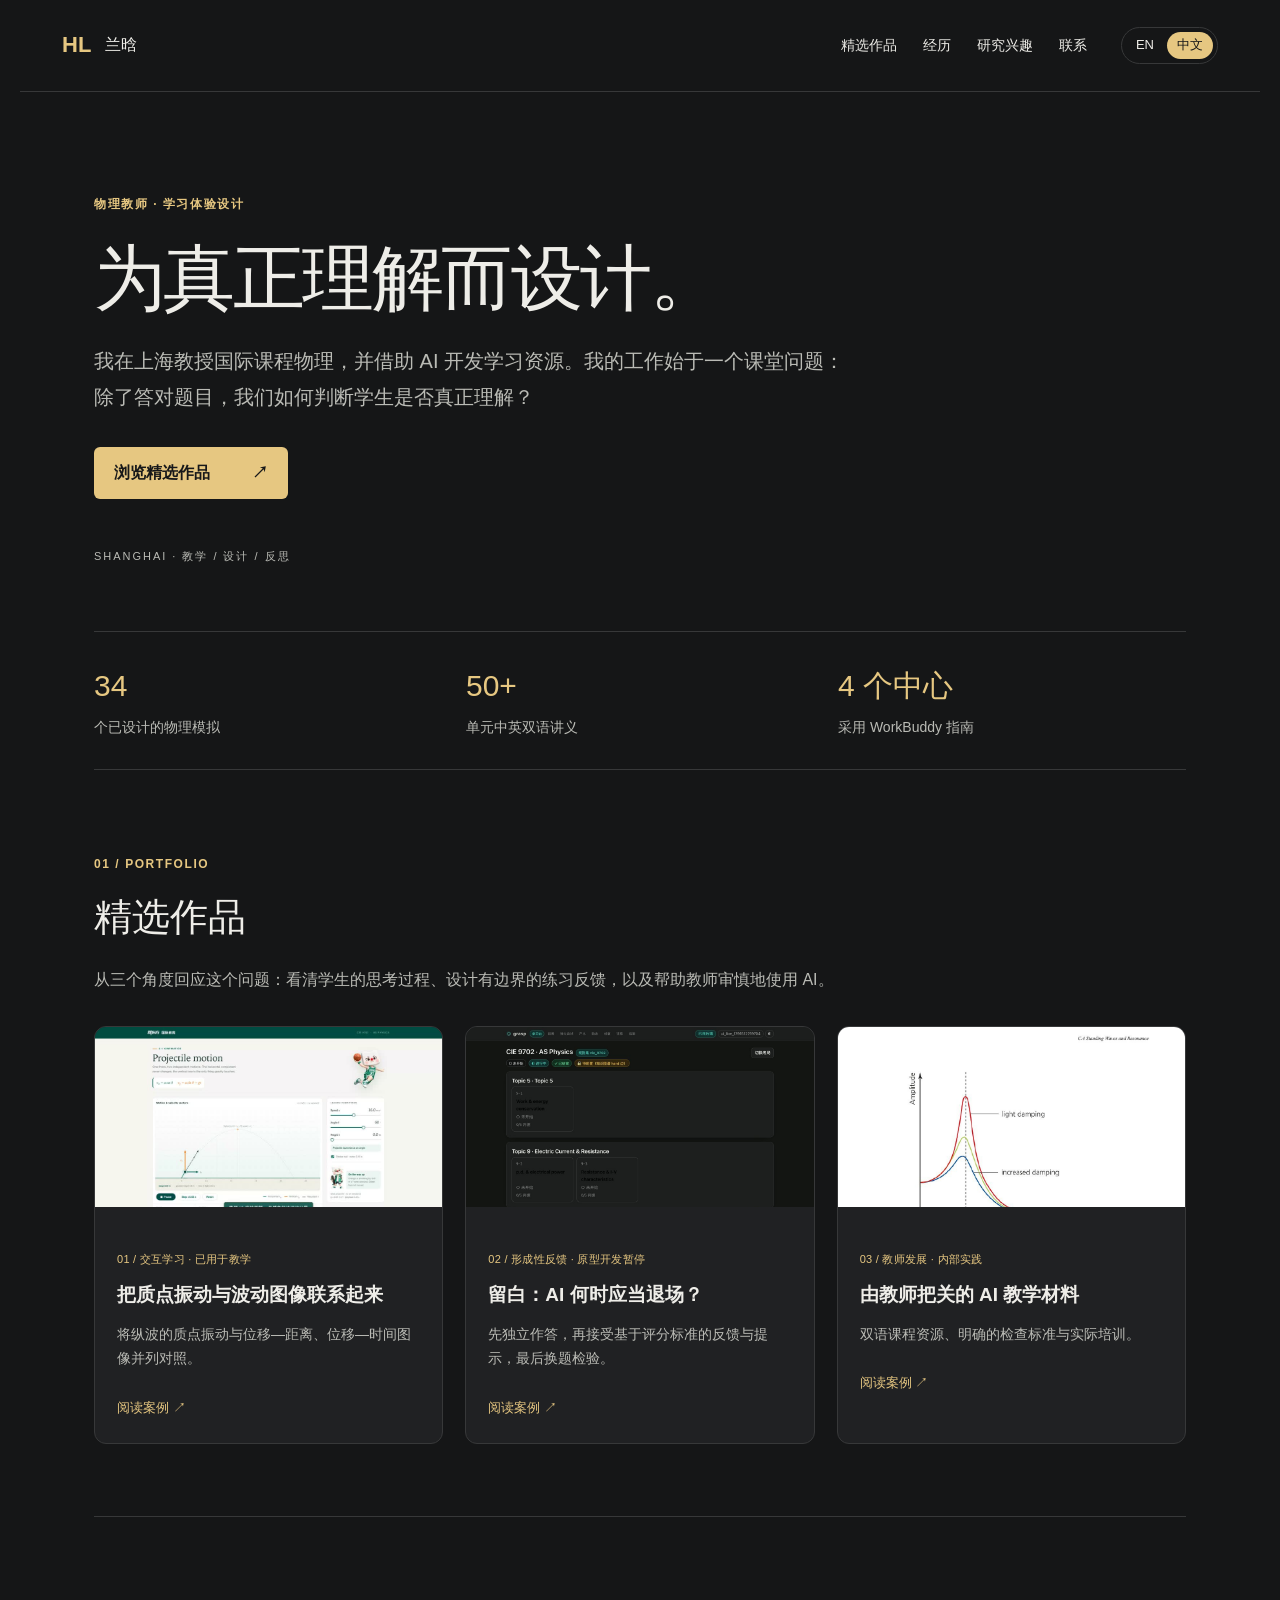
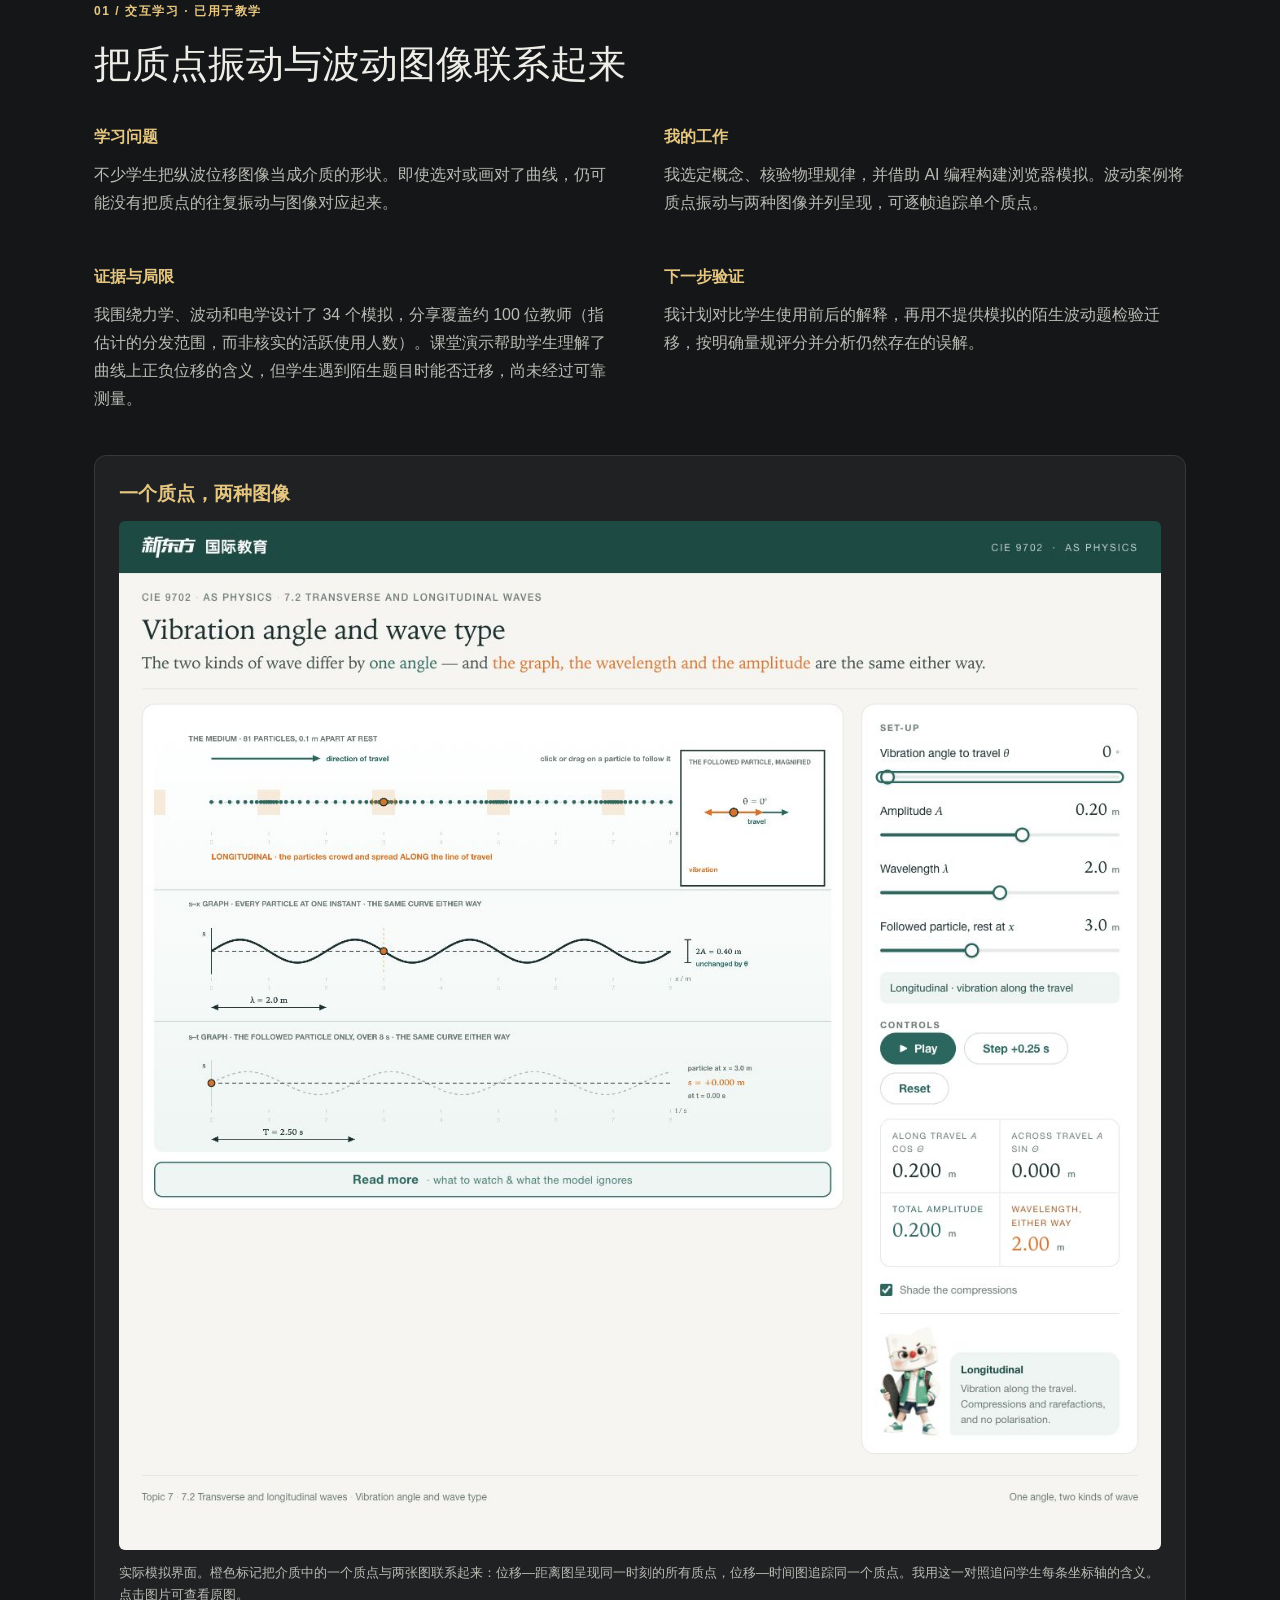
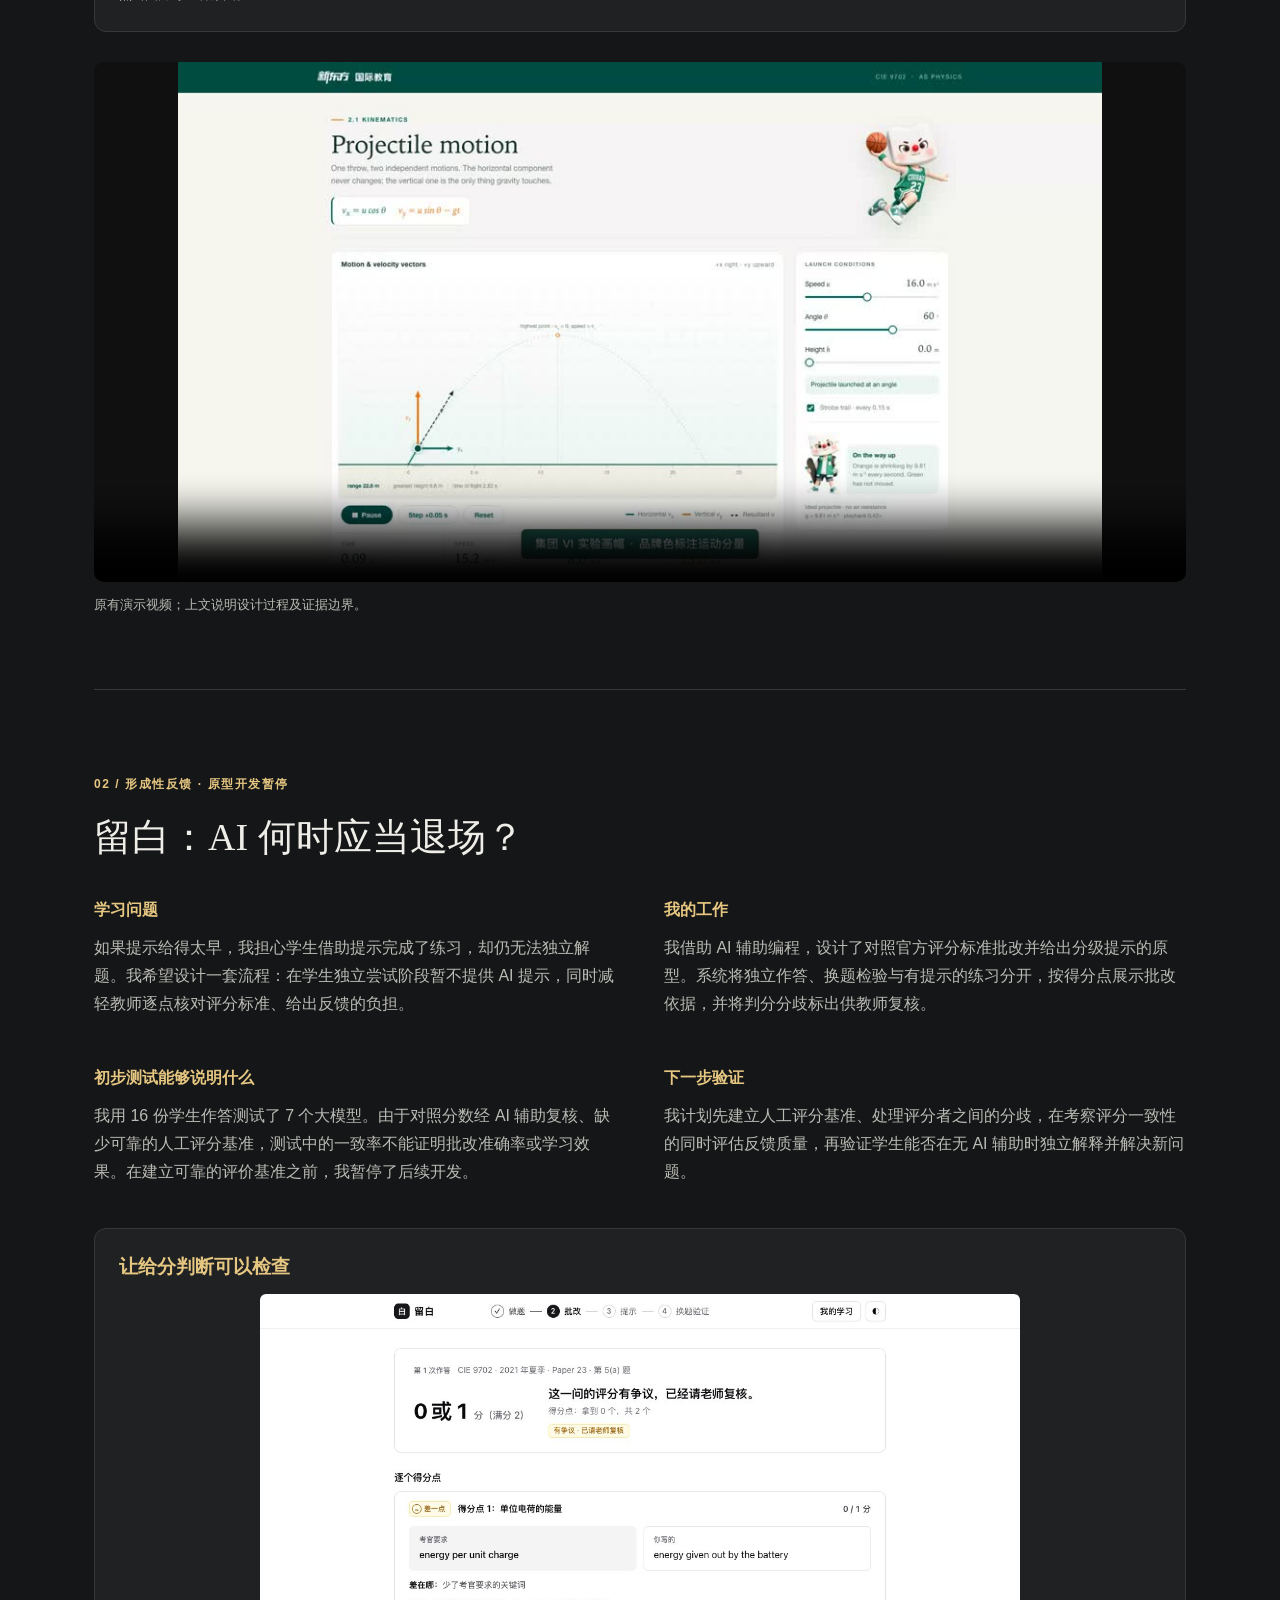
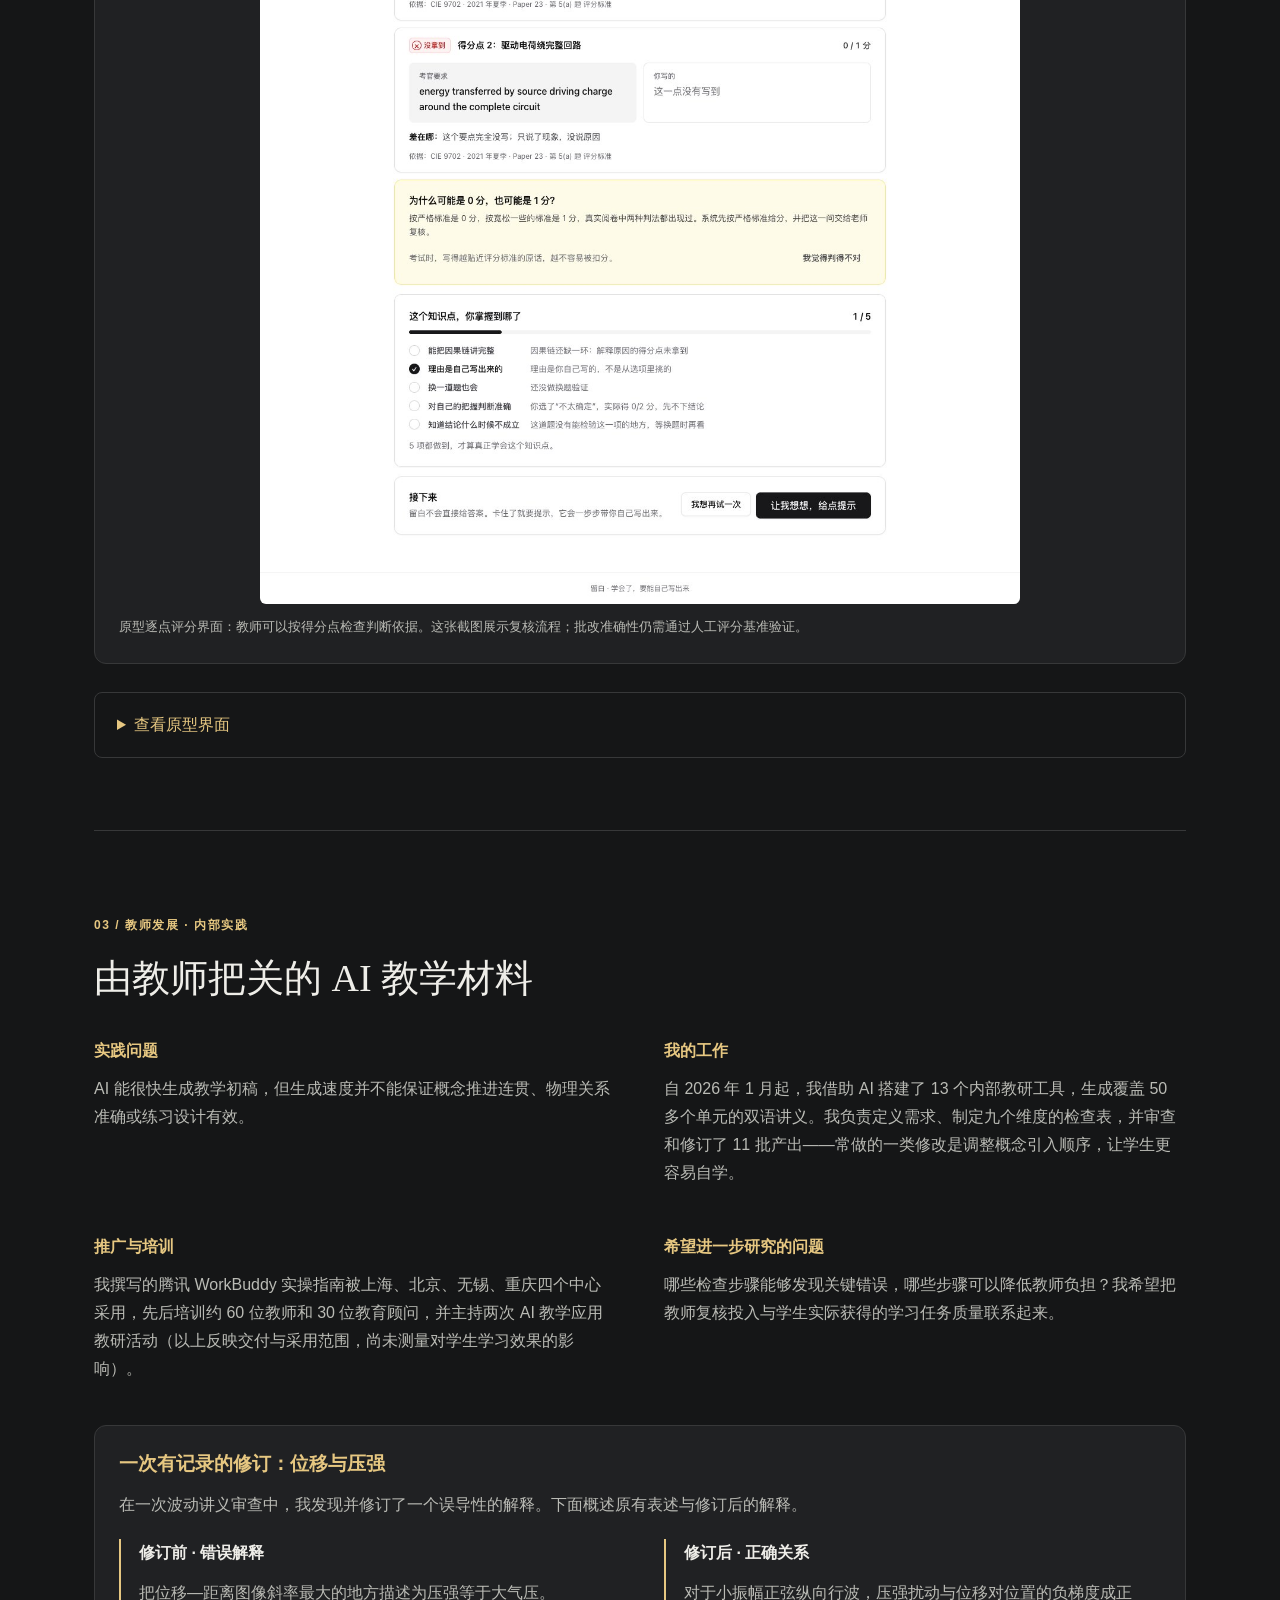
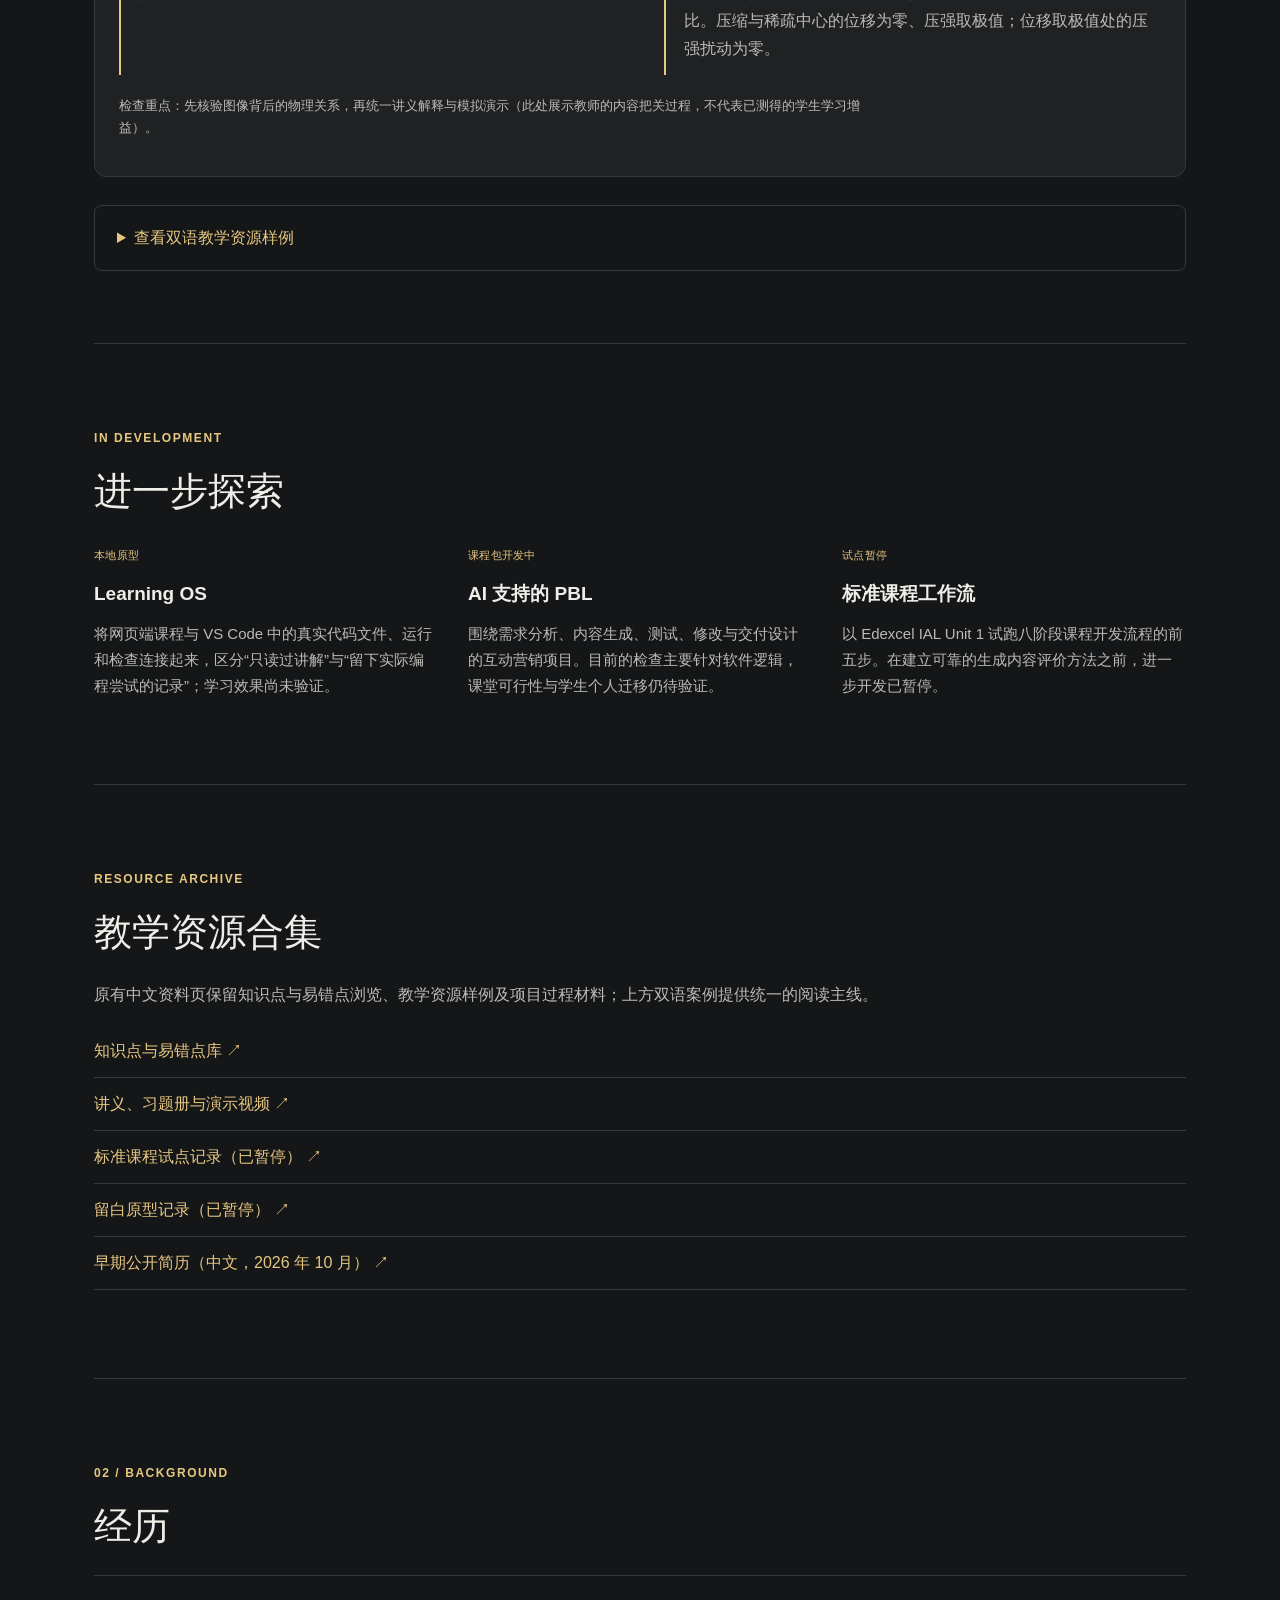
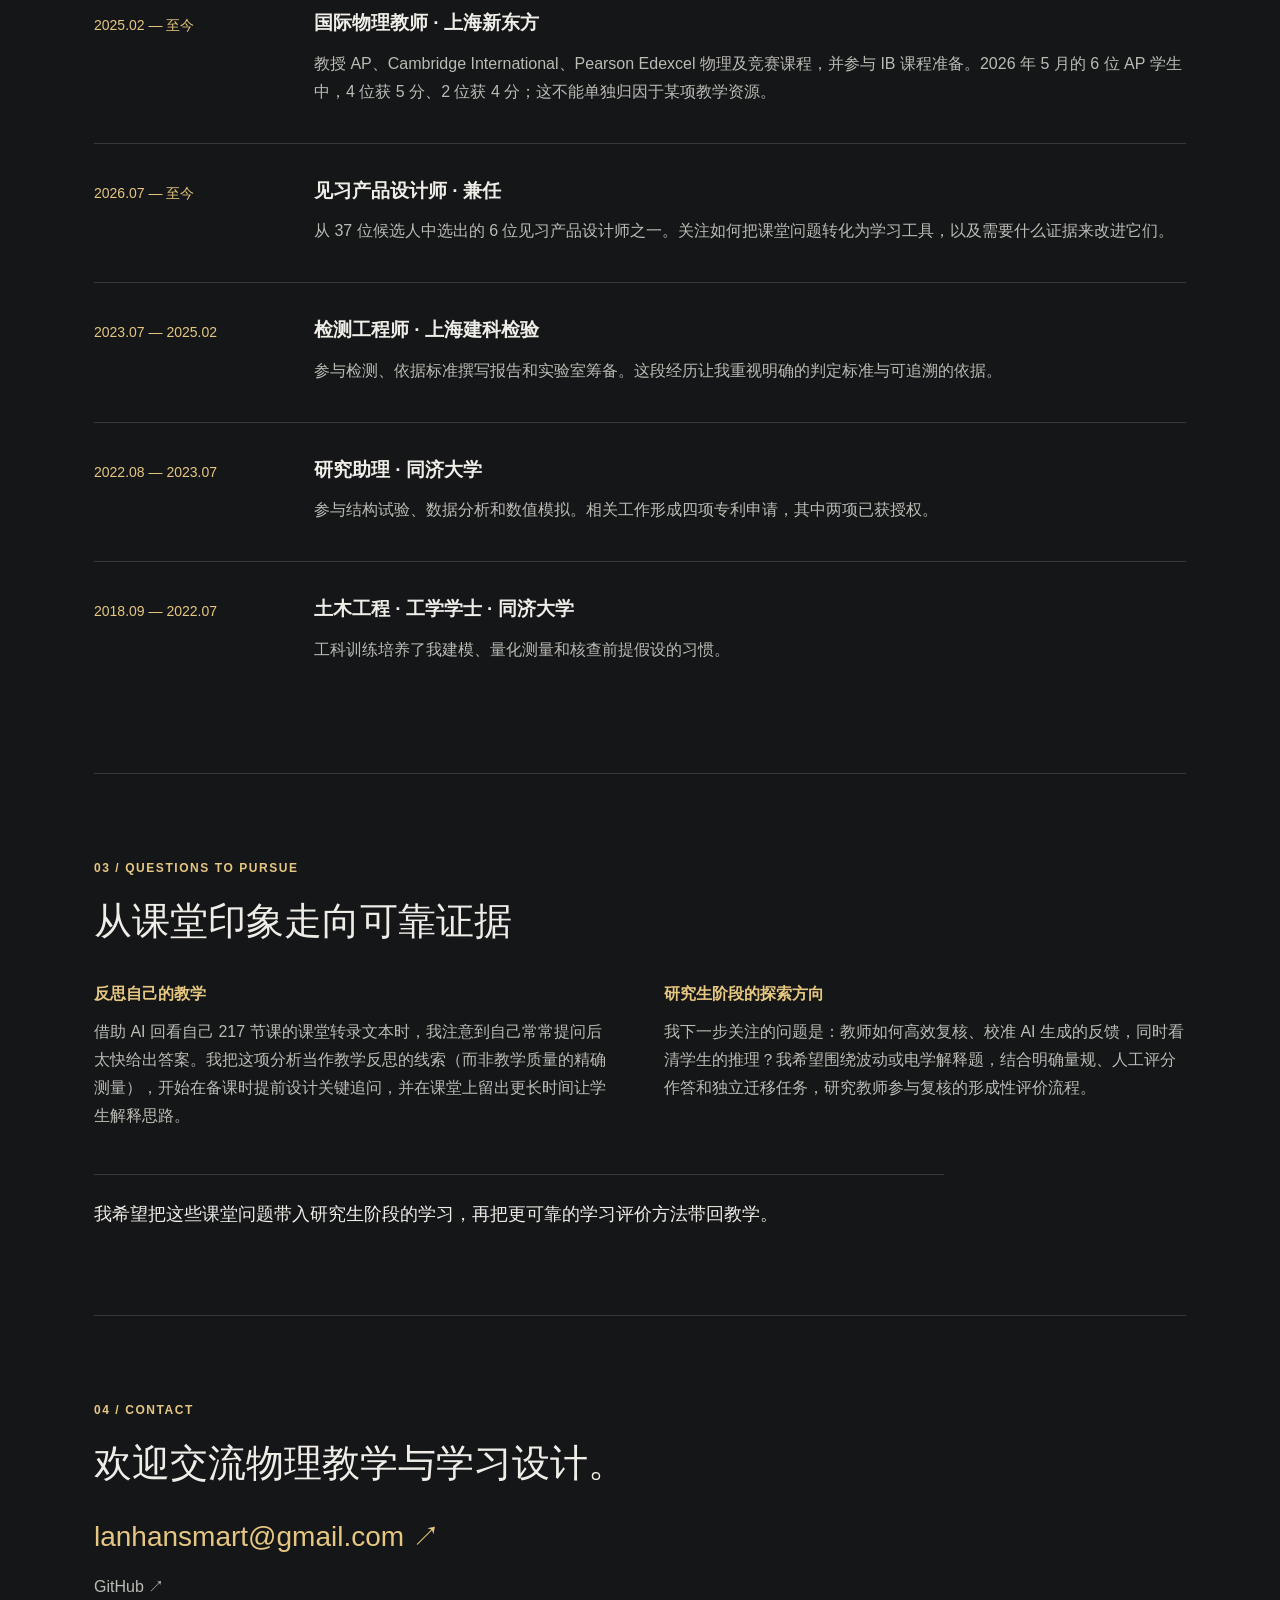
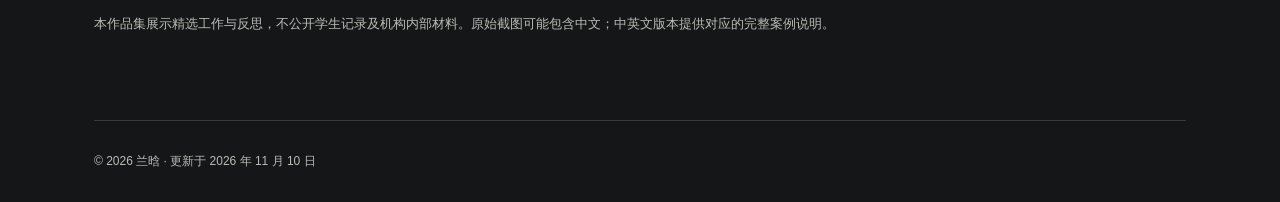
==== commit 4bbf2a83: "Refine bilingual portfolio narratives while preserving evidence boundaries" ====
--- a/index.zh.html
+++ b/index.zh.html
@@ -1 +1 @@
-<!doctype html><html lang="zh-CN"><head><meta charset="utf-8"><meta name="viewport" content="width=device-width, initial-scale=1"><title>兰晗 | 物理教师 · 学习体验设计</title><meta name="description" content="我在上海教授国际课程物理，并借助 AI 开发学习资源。我的工作始于一个课堂问题：除了答对题目，我们如何知道学生是否真正理解？"><meta name="theme-color" content="#151617"><link rel="icon" href="favicon.svg"><link rel="stylesheet" href="portfolio.css"><link rel="alternate" hreflang="en" href="index.html"><link rel="alternate" hreflang="zh-CN" href="index.zh.html"></head><body><a class="skip" href="#main">跳至正文</a><header><a class="brand" href="index.zh.html">HL<span>兰晗</span></a><nav aria-label="主导航"><a href="#works">精选作品</a><a href="#resume">经历</a><a href="#inquiry">研究兴趣</a><a href="#contact">联系</a></nav><div class="languages" aria-label="Language"><a href="index.html" lang="en" >EN</a><a href="index.zh.html" lang="zh-CN" aria-current="page">中文</a></div></header><main id="main"><section class="hero" id="about"><p class="eyebrow">物理教师 · 学习体验设计</p><h1>为真正理解而设计。</h1><p class="lead">我在上海教授国际课程物理，并借助 AI 开发学习资源。我的工作始于一个课堂问题：除了答对题目，我们如何知道学生是否真正理解？</p><a class="button" href="#works">浏览精选作品 <span>↗</span></a><div class="hero-note">SHANGHAI · 教学 / 设计 / 反思</div></section><div class="metrics"><div><strong>34</strong><span>个已设计的物理模拟</span></div><div><strong>50+</strong><span>单元中英双语讲义</span></div><div><strong>4 个中心</strong><span>采用 WorkBuddy 指南</span></div></div><section id="works"><p class="eyebrow">01 / PORTFOLIO</p><h2>精选作品</h2><p>从三个角度回应同一个问题：让思考可见、支持反馈，并帮助教师审慎地使用 AI。</p><div class="cards"><a class="card" href="#simulations"><img src="simulations.jpg" alt="让波的多种表征建立联系" loading="lazy"><div><p class="tag">01 / 交互学习 · 已用于教学</p><h3>让波的多种表征建立联系</h3><p>把粒子运动与位移—距离、位移—时间图像联系起来。</p><span class="read">阅读案例 ↗</span></div></a><a class="card" href="#whitespace"><img src="assets/ws-desk.jpg" alt="留白：AI 何时应当退场？" loading="lazy"><div><p class="tag">02 / 形成性反馈 · 原型开发暂停</p><h3>留白：AI 何时应当退场？</h3><p>先独立作答，再接受基于评分标准的反馈与提示，最后换题检验。</p><span class="read">阅读案例 ↗</span></div></a><a class="card" href="#teacher-tools"><img src="assets/bilingual-en.jpg" alt="由教师把关的 AI 教学材料" loading="lazy"><div><p class="tag">03 / 教师发展 · 内部实践</p><h3>由教师把关的 AI 教学材料</h3><p>双语课程资源、明确的检查标准与实际培训。</p><span class="read">阅读案例 ↗</span></div></a></div></section><section class="case" id="simulations"><p class="eyebrow">01 / 交互学习 · 已用于教学</p><h2>让波的多种表征建立联系</h2><div class="case-grid"><div><h3>学习问题</h3><p>部分学生把纵波位移图像当成介质的形状。看似正确的曲线背后，可能仍然混淆了粒子的运动。</p></div><div><h3>我的工作</h3><p>我选择概念、核验物理规律，并借助 AI 编程实现浏览器模拟。波动案例将粒子运动与两种图像并列呈现，可逐帧追踪单个粒子。</p></div><div><h3>证据与局限</h3><p>我设计了力学、波动和电学等 34 个模拟，分享覆盖约 100 位教师；这是估计的分享范围，而非核实的活跃用户数。课堂讲解中观察到理解有所改善，但尚未可靠测量对陌生题目的迁移。</p></div><div><h3>下一步验证</h3><p>计划对比活动前后的解释，再用不提供模拟的陌生波动题检查迁移；按明确量规评分，并分析仍然存在的误解。</p></div></div><figure class="evidence-panel"><h3>一个粒子，两种图像</h3><a href="assets/wave-representations.jpg"><img width="1280" height="1264" src="assets/wave-representations.jpg" alt="纵波模拟：介质、橙色追踪粒子及位移—距离、位移—时间图像" loading="lazy"></a><figcaption>实际模拟界面。橙色标记把介质中的一个粒子与两张图联系起来：位移—距离图呈现同一时刻的所有粒子，位移—时间图追踪同一个粒子。我用这一对照追问学生每条坐标轴的含义。点击图片可查看原图。</figcaption></figure><figure><video controls preload="none" poster="simulations.jpg" aria-label="物理交互模拟演示视频"><source src="simulations.mp4" type="video/mp4"></video><figcaption>原有演示视频；上文说明设计过程及证据边界。</figcaption></figure></section><section class="case" id="whitespace"><p class="eyebrow">02 / 形成性反馈 · 原型开发暂停</p><h2>留白：AI 何时应当退场？</h2><div class="case-grid"><div><h3>学习问题</h3><p>快速获得答案可能掩盖脆弱的理解。我希望保留学生必要的思考，同时让教师能够处理反馈工作。</p></div><div><h3>我的工作</h3><p>我设计了依照官方评分标准批改并提供提示的 AI 原型，将独立作答、换题验证与有辅助的练习分开。界面呈现评分依据，并将分歧交给教师复核；实现过程使用了 AI 辅助编程。</p></div><div><h3>初步测试能够说明什么</h3><p>我用 16 份学生作答测试了 7 个大模型。对照分数经 AI 辅助复核，缺少可靠的人工基准；因此一致率不能证明批改准确率或学习效果。在建立可靠评价方法之前，进一步开发已暂停。</p></div><div><h3>下一步验证</h3><p>建立人工评分基准，处理评分者分歧，同时检查反馈质量与评分一致性；再验证学生能否在无 AI 支持时解释并解决新问题。</p></div></div><figure class="evidence-panel"><h3>让给分判断可以检查</h3><a href="assets/ws-verdict.jpg"><img class="verdict" width="1280" height="1533" src="assets/ws-verdict.jpg" alt="留白原型逐点评分界面，展示得分判断及依据" loading="lazy"></a><figcaption>原型逐点评分界面：教师可以按得分点检查判断依据。这张截图展示复核流程；批改准确性仍需通过人工评分基准验证。</figcaption></figure><details><summary>查看原型界面</summary><img class="evidence" src="assets/ws-probe.jpg" alt="独立作答阶段锁定 AI 辅助的原型截图" loading="lazy"></details></section><section class="case" id="teacher-tools"><p class="eyebrow">03 / 教师发展 · 内部实践</p><h2>由教师把关的 AI 教学材料</h2><div class="case-grid"><div><h3>实践问题</h3><p>AI 可以快速生成教学材料，但速度本身不能保证解释连贯、物理准确或评价任务有效。</p></div><div><h3>我的工作</h3><p>自 2026 年 1 月起，我借助 AI 搭建了 13 个内部教研工具，产出覆盖 50 多个单元的讲义。我定义需求、制定九个维度的检查表，并审查和修订了 11 批产出。</p></div><div><h3>推广与培训</h3><p>我撰写的腾讯 WorkBuddy 指南被上海、北京、无锡、重庆四个中心采用；培训约 60 位教师和 30 位教育顾问，并开展两次 AI 教学应用教研活动。这些数据说明交付与覆盖范围，不代表已测得学习增益。</p></div><div><h3>希望进一步研究的问题</h3><p>哪些检查步骤能够发现关键错误，哪些步骤可以降低教师负担？我希望把教师复核投入与学生实际获得的学习任务质量联系起来。</p></div></div><div class="evidence-panel"><h3>一次有记录的修订：位移与压强</h3><p>在一次波动讲义审查中，我发现并修订了一个误导性的解释。下面概述原有表述与修订后的解释。</p><div class="case-grid correction"><div><h4>修订前 · 错误解释</h4><p>把位移—距离图像斜率最大的地方描述为压强等于大气压。</p></div><div><h4>修订后 · 正确关系</h4><p>对于小振幅正弦纵向行波，压强扰动与位移对位置的负梯度成正比。压缩与稀疏中心的位移为零、压强取极值；位移取极值处的压强扰动为零。</p></div></div><p class="muted">检查重点：核验图像背后的物理关系，再统一讲解与模拟。这份修订记录体现内容检查过程，未用于证明学生学习增益。</p></div><details><summary>查看双语教学资源样例</summary><div class="samples"><img src="assets/bilingual-en.jpg" alt="English teaching notes sample" loading="lazy"><img src="assets/bilingual-cn.jpg" alt="中文教学讲义样例" loading="lazy"></div></details></section><section><p class="eyebrow">IN DEVELOPMENT</p><h2>进一步探索</h2><div class="explorations"><div><span class="tag">本地原型</span><h3>Learning OS</h3><p>把网页课程与 VS Code 中的真实文件、运行和检查连接起来，区分“读过讲解”和“产出独立尝试的证据”。学习效果尚未验证。</p></div><div><span class="tag">课程包开发中</span><h3>AI 支持的 PBL</h3><p>互动营销任务围绕需求、生成、测试、迭代与交付展开。已有检查主要涉及软件逻辑，课堂可行性及个人迁移仍待验证。</p></div><div><span class="tag">试点暂停</span><h3>标准课程工作流</h3><p>以 Edexcel IAL Unit 1 试跑八阶段课程开发流程的前五步。在建立可靠的生成内容评价方法之前，进一步开发已暂停。</p></div></div></section><section id="resources"><p class="eyebrow">RESOURCE ARCHIVE</p><h2>教学资源合集</h2><p>原有中文资料页保留知识点与易错点浏览、教学资源样例及项目过程材料；上方双语案例提供统一的阅读主线。</p><ul class="resource-links"><li><a href="knowledge-map.html">知识点与易错点库 ↗</a></li><li><a href="materials.html">讲义、习题册与演示视频 ↗</a></li><li><a href="standard-course.html">标准课程试点记录（已暂停） ↗</a></li><li><a href="whitespace.html">留白原型记录（已暂停） ↗</a></li><li><a href="lanhan-resume.pdf">早期公开简历（中文，2026 年 10 月） ↗</a></li></ul></section><section id="resume"><p class="eyebrow">02 / BACKGROUND</p><h2>经历</h2><div class="timeline"><article><span class="date">2025.02 — 至今</span><div><h3>国际物理教师 · 上海新东方</h3><p>教授 AP、Cambridge International、Pearson Edexcel 物理及竞赛课程，并参与 IB 课程准备。2026 年 5 月的 6 位 AP 学生中，4 位获 5 分、2 位获 4 分；这不能单独归因于某项教学资源。</p></div></article><article><span class="date">2026.07 — 至今</span><div><h3>见习产品设计师 · 兼任</h3><p>从 37 位候选人中选出的 6 位见习产品设计师之一。关注如何把课堂问题转化为学习工具，以及需要什么证据来改进它们。</p></div></article><article><span class="date">2023.07 — 2025.02</span><div><h3>检测工程师 · 上海建科检验</h3><p>参与检测、依据标准撰写报告和实验室筹备。这段经历让我重视明确的判定标准与可追溯的依据。</p></div></article><article><span class="date">2022.08 — 2023.07</span><div><h3>研究助理 · 同济大学</h3><p>参与结构试验、数据分析和数值模拟。相关工作形成四项专利申请，其中两项已获授权。</p></div></article><article><span class="date">2018.09 — 2022.07</span><div><h3>土木工程 · 工学学士 · 同济大学</h3><p>工程训练构成了我建模、测量和检查假设的基础。</p></div></article></div></section><section id="inquiry"><p class="eyebrow">03 / QUESTIONS TO PURSUE</p><h2>从课堂印象走向可靠证据</h2><div class="case-grid"><div><h3>反思自己的教学</h3><p>对自己 217 节课转录文本的 AI 辅助分析，促使我反思是否过早回答了自己的问题。我开始提前设计关键问题，并留出更长的解释时间。这项分析是反思线索，并非教学质量的精确测量。</p></div><div><h3>研究生阶段的探索方向</h3><p>我下一步关注的问题是：教师如何高效复核、校准 AI 生成的反馈，同时看清学生的推理？我希望围绕波动或电学解释题，结合明确量规、人工评分作答和独立迁移任务，研究教师参与复核的形成性评价流程。</p></div></div><p class="closing">我希望把这些课堂问题带入研究生阶段的学习，再把更可靠的学习评价方法带回教学。</p></section><section id="contact"><p class="eyebrow">04 / CONTACT</p><h2>交流如何让学习发生。</h2><a class="email" href="mailto:lanhansmart@gmail.com">lanhansmart@gmail.com ↗</a><p><a href="https://github.com/Bright-han0516">GitHub ↗</a></p><p class="muted">本作品集展示精选工作与反思，不公开学生记录及机构内部材料。原始截图可能包含中文；中英文版本提供对应的完整案例说明。</p></section></main><footer>© 2026 兰晗 · 更新于 2026 年 11 月 10 日</footer><script>document.querySelectorAll(".languages a").forEach(a=>a.addEventListener("click",()=>{a.hash=location.hash;}));</script></body></html>+<!doctype html><html lang="zh-CN"><head><meta charset="utf-8"><meta name="viewport" content="width=device-width, initial-scale=1"><title>兰晗 | 物理教师 · 学习体验设计</title><meta name="description" content="我在上海教授国际课程物理，并借助 AI 开发学习资源。我的工作始于一个课堂问题：除了答对题目，我们如何判断学生是否真正理解？"><meta name="theme-color" content="#151617"><link rel="icon" href="favicon.svg"><link rel="stylesheet" href="portfolio.css"><link rel="alternate" hreflang="en" href="index.html"><link rel="alternate" hreflang="zh-CN" href="index.zh.html"></head><body><a class="skip" href="#main">跳至正文</a><header><a class="brand" href="index.zh.html">HL<span>兰晗</span></a><nav aria-label="主导航"><a href="#works">精选作品</a><a href="#resume">经历</a><a href="#inquiry">研究兴趣</a><a href="#contact">联系</a></nav><div class="languages" aria-label="Language"><a href="index.html" lang="en" >EN</a><a href="index.zh.html" lang="zh-CN" aria-current="page">中文</a></div></header><main id="main"><section class="hero" id="about"><p class="eyebrow">物理教师 · 学习体验设计</p><h1>为真正理解而设计。</h1><p class="lead">我在上海教授国际课程物理，并借助 AI 开发学习资源。我的工作始于一个课堂问题：除了答对题目，我们如何判断学生是否真正理解？</p><a class="button" href="#works">浏览精选作品 <span>↗</span></a><div class="hero-note">SHANGHAI · 教学 / 设计 / 反思</div></section><div class="metrics"><div><strong>34</strong><span>个已设计的物理模拟</span></div><div><strong>50+</strong><span>单元中英双语讲义</span></div><div><strong>4 个中心</strong><span>采用 WorkBuddy 指南</span></div></div><section id="works"><p class="eyebrow">01 / PORTFOLIO</p><h2>精选作品</h2><p>从三个角度回应这个问题：看清学生的思考过程、设计有边界的练习反馈，以及帮助教师审慎地使用 AI。</p><div class="cards"><a class="card" href="#simulations"><img src="simulations.jpg" alt="把质点振动与波动图像联系起来" loading="lazy"><div><p class="tag">01 / 交互学习 · 已用于教学</p><h3>把质点振动与波动图像联系起来</h3><p>将纵波的质点振动与位移—距离、位移—时间图像并列对照。</p><span class="read">阅读案例 ↗</span></div></a><a class="card" href="#whitespace"><img src="assets/ws-desk.jpg" alt="留白：AI 何时应当退场？" loading="lazy"><div><p class="tag">02 / 形成性反馈 · 原型开发暂停</p><h3>留白：AI 何时应当退场？</h3><p>先独立作答，再接受基于评分标准的反馈与提示，最后换题检验。</p><span class="read">阅读案例 ↗</span></div></a><a class="card" href="#teacher-tools"><img src="assets/bilingual-en.jpg" alt="由教师把关的 AI 教学材料" loading="lazy"><div><p class="tag">03 / 教师发展 · 内部实践</p><h3>由教师把关的 AI 教学材料</h3><p>双语课程资源、明确的检查标准与实际培训。</p><span class="read">阅读案例 ↗</span></div></a></div></section><section class="case" id="simulations"><p class="eyebrow">01 / 交互学习 · 已用于教学</p><h2>把质点振动与波动图像联系起来</h2><div class="case-grid"><div><h3>学习问题</h3><p>不少学生把纵波位移图像当成介质的形状。即使选对或画对了曲线，仍可能没有把质点的往复振动与图像对应起来。</p></div><div><h3>我的工作</h3><p>我选定概念、核验物理规律，并借助 AI 编程构建浏览器模拟。波动案例将质点振动与两种图像并列呈现，可逐帧追踪单个质点。</p></div><div><h3>证据与局限</h3><p>我围绕力学、波动和电学设计了 34 个模拟，分享覆盖约 100 位教师（指估计的分发范围，而非核实的活跃使用人数）。课堂演示帮助学生理解了曲线上正负位移的含义，但学生遇到陌生题目时能否迁移，尚未经过可靠测量。</p></div><div><h3>下一步验证</h3><p>我计划对比学生使用前后的解释，再用不提供模拟的陌生波动题检验迁移，按明确量规评分并分析仍然存在的误解。</p></div></div><figure class="evidence-panel"><h3>一个质点，两种图像</h3><a href="assets/wave-representations.jpg"><img width="1280" height="1264" src="assets/wave-representations.jpg" alt="纵波模拟：介质、橙色追踪质点及位移—距离、位移—时间图像" loading="lazy"></a><figcaption>实际模拟界面。橙色标记把介质中的一个质点与两张图联系起来：位移—距离图呈现同一时刻的所有质点，位移—时间图追踪同一个质点。我用这一对照追问学生每条坐标轴的含义。点击图片可查看原图。</figcaption></figure><figure><video controls preload="none" poster="simulations.jpg" aria-label="物理交互模拟演示视频"><source src="simulations.mp4" type="video/mp4"></video><figcaption>原有演示视频；上文说明设计过程及证据边界。</figcaption></figure></section><section class="case" id="whitespace"><p class="eyebrow">02 / 形成性反馈 · 原型开发暂停</p><h2>留白：AI 何时应当退场？</h2><div class="case-grid"><div><h3>学习问题</h3><p>如果提示给得太早，我担心学生借助提示完成了练习，却仍无法独立解题。我希望设计一套流程：在学生独立尝试阶段暂不提供 AI 提示，同时减轻教师逐点核对评分标准、给出反馈的负担。</p></div><div><h3>我的工作</h3><p>我借助 AI 辅助编程，设计了对照官方评分标准批改并给出分级提示的原型。系统将独立作答、换题检验与有提示的练习分开，按得分点展示批改依据，并将判分分歧标出供教师复核。</p></div><div><h3>初步测试能够说明什么</h3><p>我用 16 份学生作答测试了 7 个大模型。由于对照分数经 AI 辅助复核、缺少可靠的人工评分基准，测试中的一致率不能证明批改准确率或学习效果。在建立可靠的评价基准之前，我暂停了后续开发。</p></div><div><h3>下一步验证</h3><p>我计划先建立人工评分基准、处理评分者之间的分歧，在考察评分一致性的同时评估反馈质量，再验证学生能否在无 AI 辅助时独立解释并解决新问题。</p></div></div><figure class="evidence-panel"><h3>让给分判断可以检查</h3><a href="assets/ws-verdict.jpg"><img class="verdict" width="1280" height="1533" src="assets/ws-verdict.jpg" alt="留白原型逐点评分界面，展示得分判断及依据" loading="lazy"></a><figcaption>原型逐点评分界面：教师可以按得分点检查判断依据。这张截图展示复核流程；批改准确性仍需通过人工评分基准验证。</figcaption></figure><details><summary>查看原型界面</summary><img class="evidence" src="assets/ws-probe.jpg" alt="独立作答阶段锁定 AI 辅助的原型截图" loading="lazy"></details></section><section class="case" id="teacher-tools"><p class="eyebrow">03 / 教师发展 · 内部实践</p><h2>由教师把关的 AI 教学材料</h2><div class="case-grid"><div><h3>实践问题</h3><p>AI 能很快生成教学初稿，但生成速度并不能保证概念推进连贯、物理关系准确或练习设计有效。</p></div><div><h3>我的工作</h3><p>自 2026 年 1 月起，我借助 AI 搭建了 13 个内部教研工具，生成覆盖 50 多个单元的双语讲义。我负责定义需求、制定九个维度的检查表，并审查和修订了 11 批产出——常做的一类修改是调整概念引入顺序，让学生更容易自学。</p></div><div><h3>推广与培训</h3><p>我撰写的腾讯 WorkBuddy 实操指南被上海、北京、无锡、重庆四个中心采用，先后培训约 60 位教师和 30 位教育顾问，并主持两次 AI 教学应用教研活动（以上反映交付与采用范围，尚未测量对学生学习效果的影响）。</p></div><div><h3>希望进一步研究的问题</h3><p>哪些检查步骤能够发现关键错误，哪些步骤可以降低教师负担？我希望把教师复核投入与学生实际获得的学习任务质量联系起来。</p></div></div><div class="evidence-panel"><h3>一次有记录的修订：位移与压强</h3><p>在一次波动讲义审查中，我发现并修订了一个误导性的解释。下面概述原有表述与修订后的解释。</p><div class="case-grid correction"><div><h4>修订前 · 错误解释</h4><p>把位移—距离图像斜率最大的地方描述为压强等于大气压。</p></div><div><h4>修订后 · 正确关系</h4><p>对于小振幅正弦纵向行波，压强扰动与位移对位置的负梯度成正比。压缩与稀疏中心的位移为零、压强取极值；位移取极值处的压强扰动为零。</p></div></div><p class="muted">检查重点：先核验图像背后的物理关系，再统一讲义解释与模拟演示（此处展示教师的内容把关过程，不代表已测得的学生学习增益）。</p></div><details><summary>查看双语教学资源样例</summary><div class="samples"><img src="assets/bilingual-en.jpg" alt="English teaching notes sample" loading="lazy"><img src="assets/bilingual-cn.jpg" alt="中文教学讲义样例" loading="lazy"></div></details></section><section><p class="eyebrow">IN DEVELOPMENT</p><h2>进一步探索</h2><div class="explorations"><div><span class="tag">本地原型</span><h3>Learning OS</h3><p>将网页端课程与 VS Code 中的真实代码文件、运行和检查连接起来，区分“只读过讲解”与“留下实际编程尝试的记录”；学习效果尚未验证。</p></div><div><span class="tag">课程包开发中</span><h3>AI 支持的 PBL</h3><p>围绕需求分析、内容生成、测试、修改与交付设计的互动营销项目。目前的检查主要针对软件逻辑，课堂可行性与学生个人迁移仍待验证。</p></div><div><span class="tag">试点暂停</span><h3>标准课程工作流</h3><p>以 Edexcel IAL Unit 1 试跑八阶段课程开发流程的前五步。在建立可靠的生成内容评价方法之前，进一步开发已暂停。</p></div></div></section><section id="resources"><p class="eyebrow">RESOURCE ARCHIVE</p><h2>教学资源合集</h2><p>原有中文资料页保留知识点与易错点浏览、教学资源样例及项目过程材料；上方双语案例提供统一的阅读主线。</p><ul class="resource-links"><li><a href="knowledge-map.html">知识点与易错点库 ↗</a></li><li><a href="materials.html">讲义、习题册与演示视频 ↗</a></li><li><a href="standard-course.html">标准课程试点记录（已暂停） ↗</a></li><li><a href="whitespace.html">留白原型记录（已暂停） ↗</a></li><li><a href="lanhan-resume.pdf">早期公开简历（中文，2026 年 10 月） ↗</a></li></ul></section><section id="resume"><p class="eyebrow">02 / BACKGROUND</p><h2>经历</h2><div class="timeline"><article><span class="date">2025.02 — 至今</span><div><h3>国际物理教师 · 上海新东方</h3><p>教授 AP、Cambridge International、Pearson Edexcel 物理及竞赛课程，并参与 IB 课程准备。2026 年 5 月的 6 位 AP 学生中，4 位获 5 分、2 位获 4 分；这不能单独归因于某项教学资源。</p></div></article><article><span class="date">2026.07 — 至今</span><div><h3>见习产品设计师 · 兼任</h3><p>从 37 位候选人中选出的 6 位见习产品设计师之一。关注如何把课堂问题转化为学习工具，以及需要什么证据来改进它们。</p></div></article><article><span class="date">2023.07 — 2025.02</span><div><h3>检测工程师 · 上海建科检验</h3><p>参与检测、依据标准撰写报告和实验室筹备。这段经历让我重视明确的判定标准与可追溯的依据。</p></div></article><article><span class="date">2022.08 — 2023.07</span><div><h3>研究助理 · 同济大学</h3><p>参与结构试验、数据分析和数值模拟。相关工作形成四项专利申请，其中两项已获授权。</p></div></article><article><span class="date">2018.09 — 2022.07</span><div><h3>土木工程 · 工学学士 · 同济大学</h3><p>工科训练培养了我建模、量化测量和核查前提假设的习惯。</p></div></article></div></section><section id="inquiry"><p class="eyebrow">03 / QUESTIONS TO PURSUE</p><h2>从课堂印象走向可靠证据</h2><div class="case-grid"><div><h3>反思自己的教学</h3><p>借助 AI 回看自己 217 节课的课堂转录文本时，我注意到自己常常提问后太快给出答案。我把这项分析当作教学反思的线索（而非教学质量的精确测量），开始在备课时提前设计关键追问，并在课堂上留出更长时间让学生解释思路。</p></div><div><h3>研究生阶段的探索方向</h3><p>我下一步关注的问题是：教师如何高效复核、校准 AI 生成的反馈，同时看清学生的推理？我希望围绕波动或电学解释题，结合明确量规、人工评分作答和独立迁移任务，研究教师参与复核的形成性评价流程。</p></div></div><p class="closing">我希望把这些课堂问题带入研究生阶段的学习，再把更可靠的学习评价方法带回教学。</p></section><section id="contact"><p class="eyebrow">04 / CONTACT</p><h2>欢迎交流物理教学与学习设计。</h2><a class="email" href="mailto:lanhansmart@gmail.com">lanhansmart@gmail.com ↗</a><p><a href="https://github.com/Bright-han0516">GitHub ↗</a></p><p class="muted">本作品集展示精选工作与反思，不公开学生记录及机构内部材料。原始截图可能包含中文；中英文版本提供对应的完整案例说明。</p></section></main><footer>© 2026 兰晗 · 更新于 2026 年 11 月 10 日</footer><script>document.querySelectorAll(".languages a").forEach(a=>a.addEventListener("click",()=>{a.hash=location.hash;}));</script></body></html>
